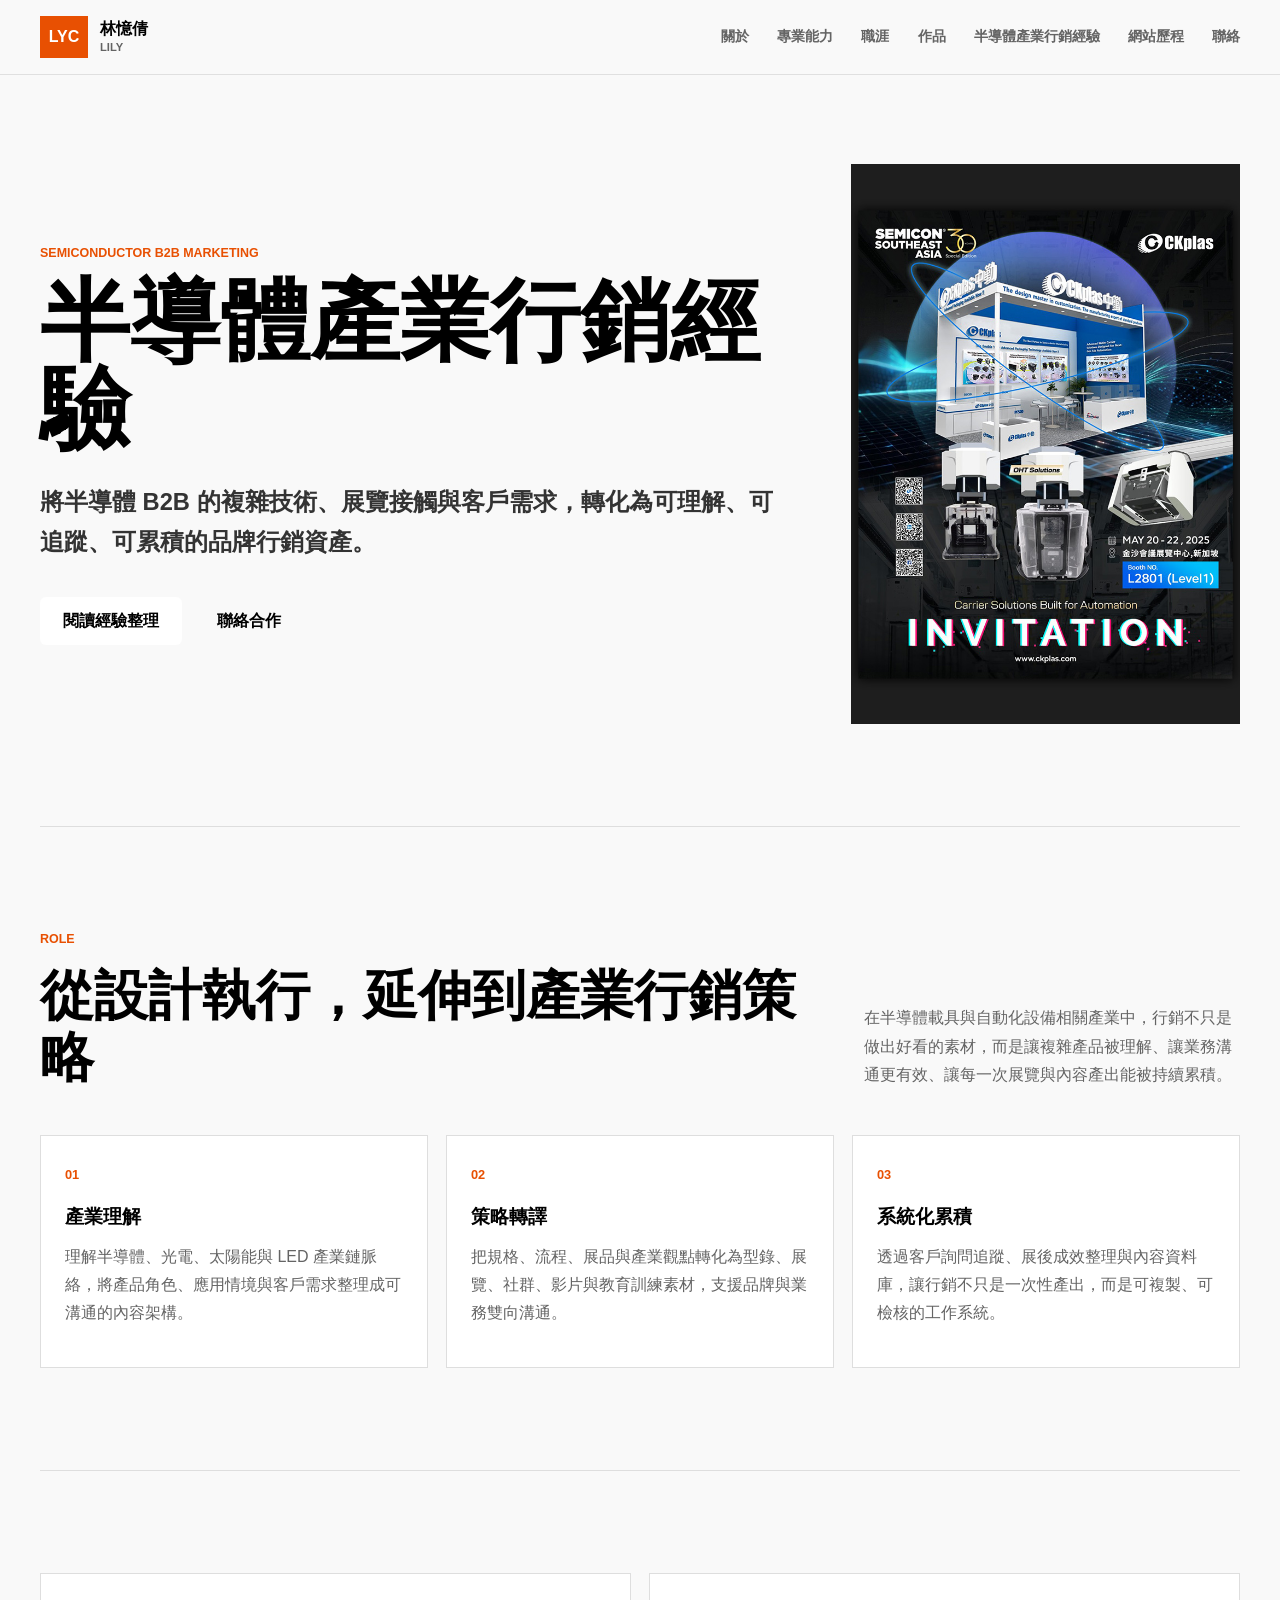
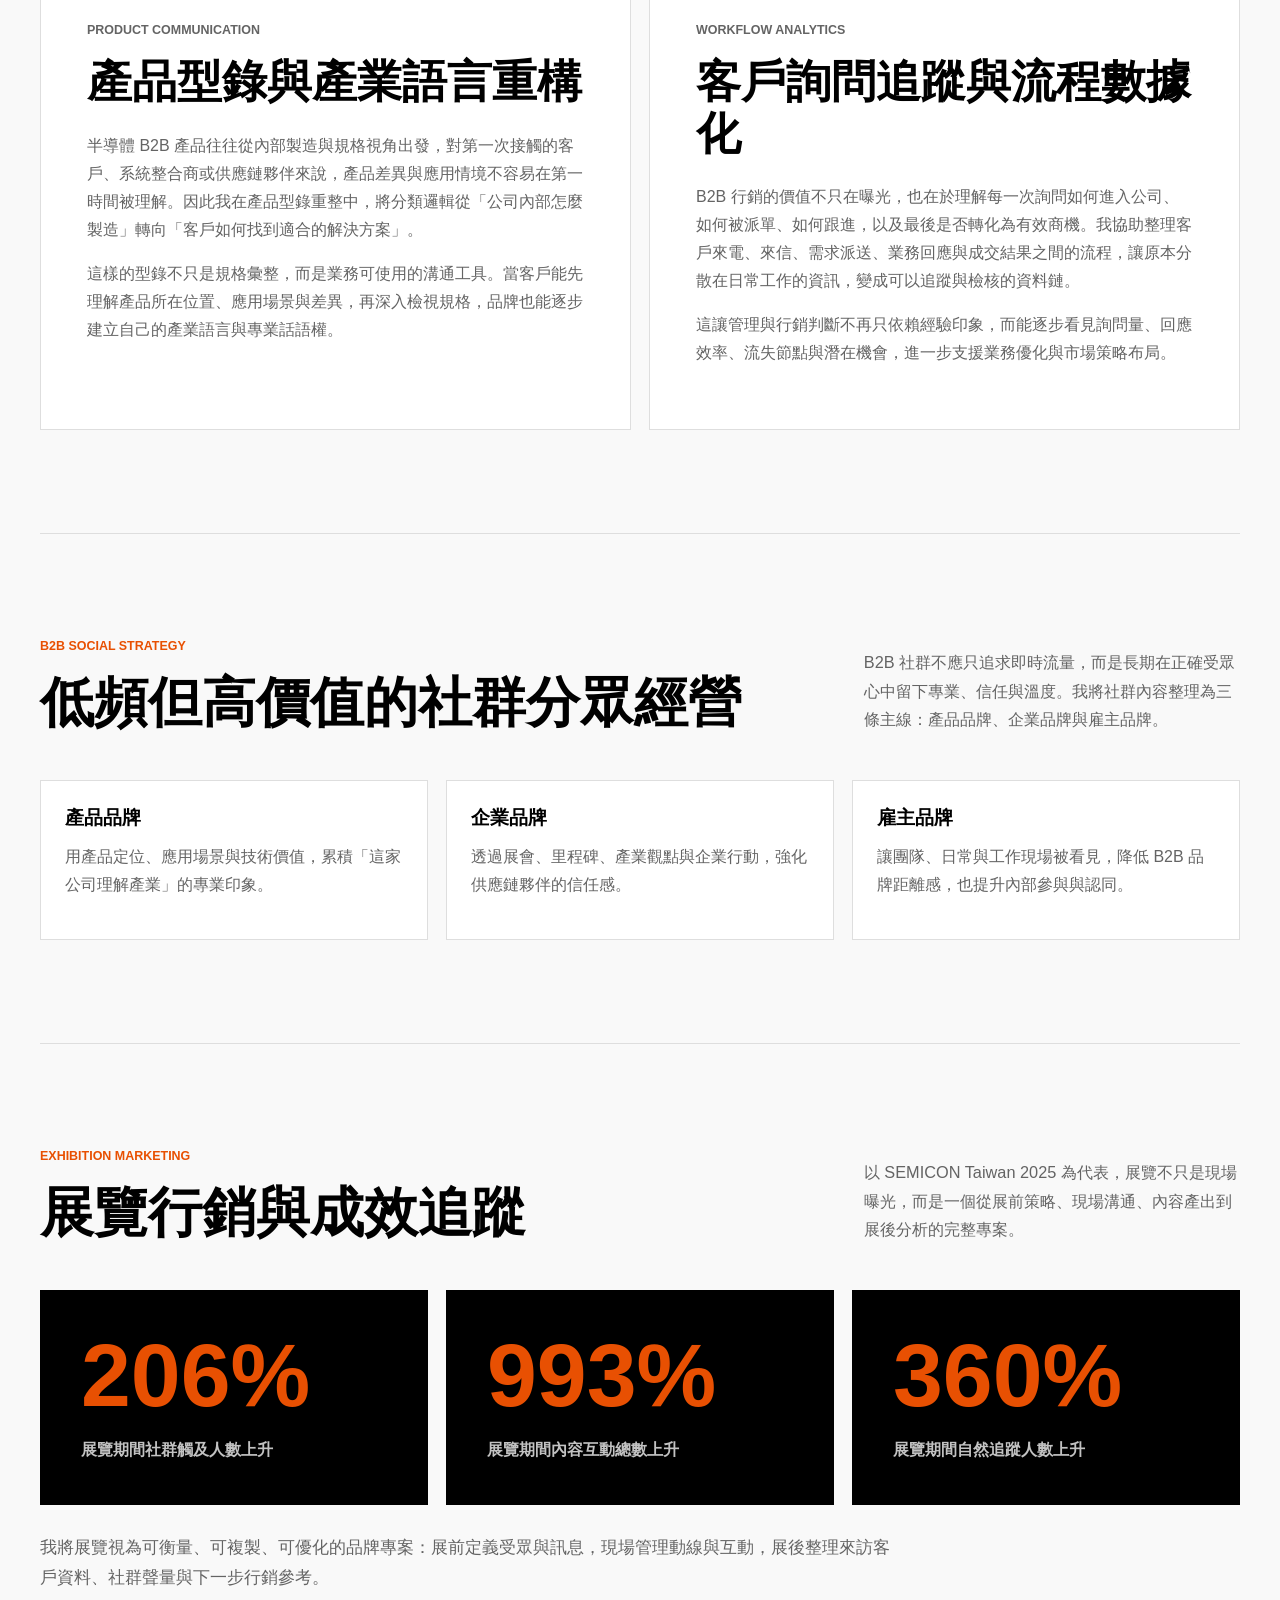
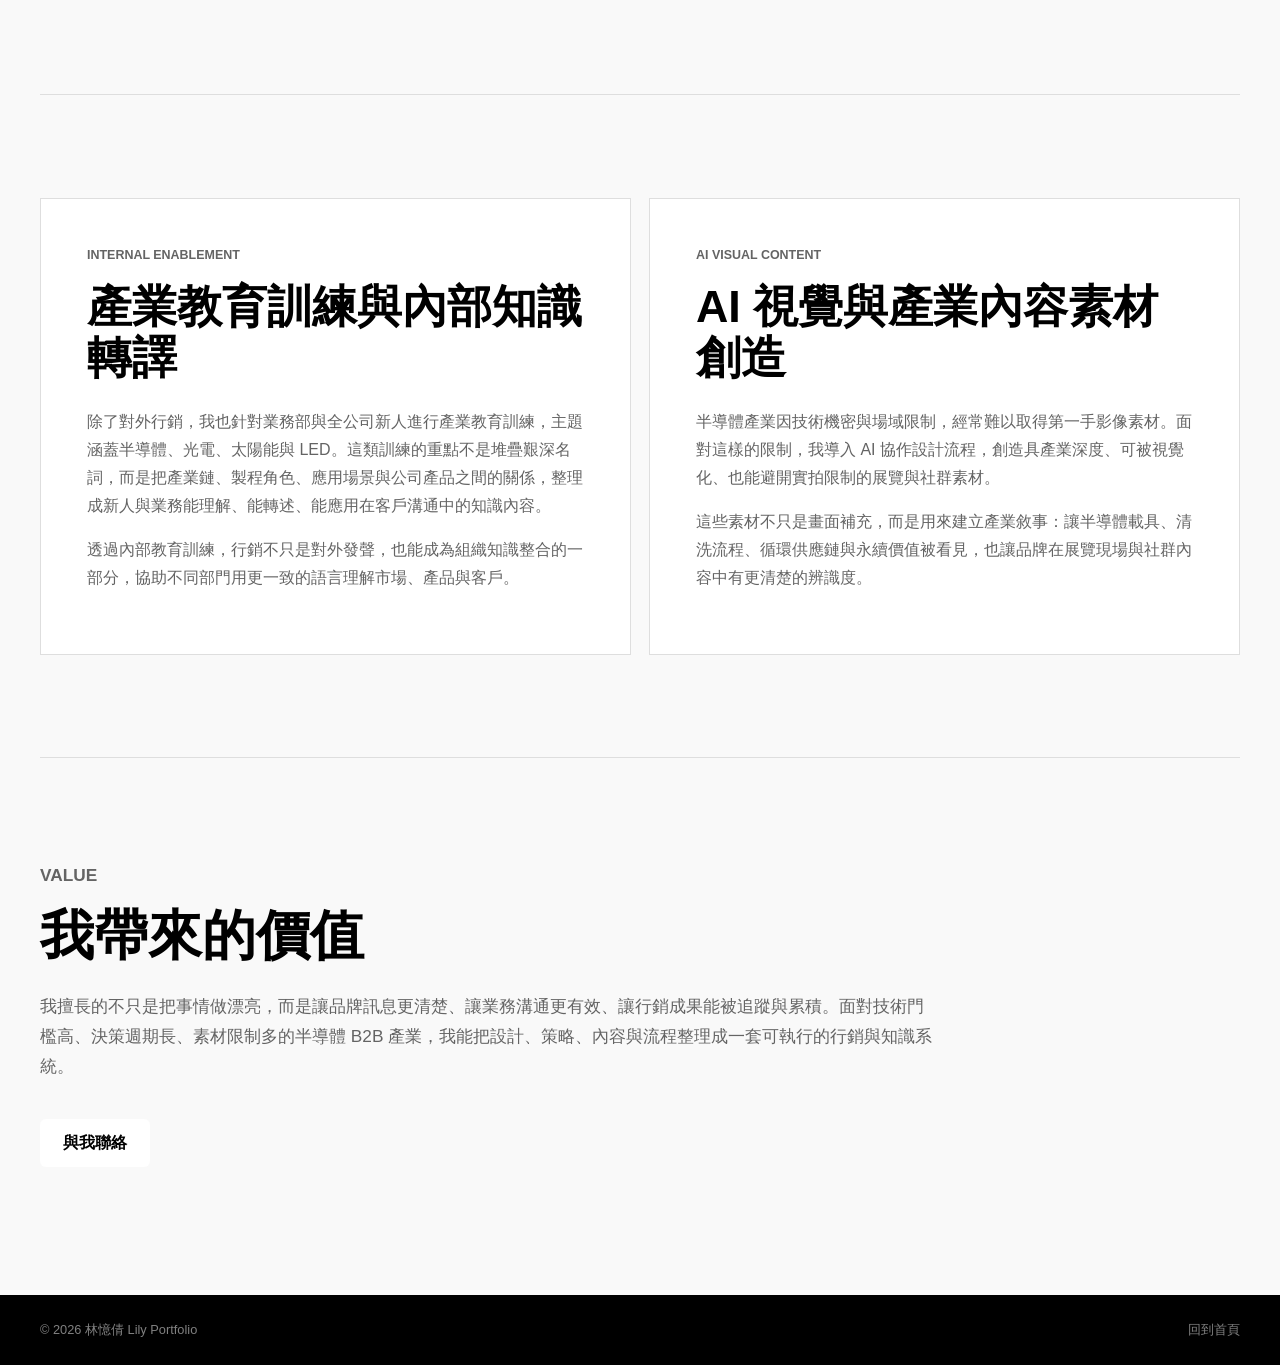
==== semi-marketing.html @ bad9f5ea "Add semiconductor marketing experience page" ====
<!DOCTYPE html>
<html lang="zh-Hant">
<head>
  <meta charset="UTF-8">
  <meta name="viewport" content="width=device-width, initial-scale=1.0">
  <meta name="description" content="林憶倩 Lily 的半導體產業行銷經驗，聚焦 B2B 行銷、展覽企劃、社群策略、產品型錄、產業教育訓練與行銷數據化。">
  <title>半導體產業行銷經驗｜Lily</title>
  <link rel="stylesheet" href="styles.css">
</head>
<body class="marketing-page">
  <a class="skip-link" href="#main-content">跳至主要內容</a>

  <header class="site-header">
    <div class="header-inner">
      <a class="brand" href="index.html#home" aria-label="回到首頁">
        <span class="brand-mark">LYC</span>
        <span>林憶倩 <small>Lily</small></span>
      </a>
      <button class="nav-toggle" type="button" aria-label="開啟導覽選單" aria-expanded="false" aria-controls="site-nav">
        <span></span>
        <span></span>
        <span></span>
      </button>
      <nav id="site-nav" class="site-nav" aria-label="主要導覽">
        <a href="index.html#about">關於</a>
        <a href="index.html#skills">專業能力</a>
        <a href="index.html#career">職涯</a>
        <a href="index.html#projects">作品</a>
        <a href="semi-marketing.html" aria-current="page">半導體產業行銷經驗</a>
        <a href="index.html#web-history">網站歷程</a>
        <a href="index.html#contact">聯絡</a>
      </nav>
    </div>
  </header>

  <main id="main-content">
    <section id="top" class="marketing-hero">
      <div class="marketing-hero-copy">
        <p class="eyebrow">Semiconductor B2B Marketing</p>
        <h1>半導體產業行銷經驗</h1>
        <p class="lead">
          將半導體 B2B 的複雜技術、展覽接觸與客戶需求，轉化為可理解、可追蹤、可累積的品牌行銷資產。
        </p>
        <div class="marketing-hero-actions">
          <a class="button primary" href="#experience">閱讀經驗整理</a>
          <a class="button ghost" href="index.html#contact">聯絡合作</a>
        </div>
      </div>
      <figure class="marketing-hero-media">
        <img src="assets/visual-semicon-sea-2025.jpg" alt="SEMICON SEA 2025 半導體展覽視覺設計作品" width="1280" height="1600">
      </figure>
    </section>

    <section id="experience" class="marketing-section intro-section">
      <div class="section-heading">
        <div>
          <p class="eyebrow">Role</p>
          <h2>從設計執行，延伸到產業行銷策略</h2>
        </div>
        <p>
          在半導體載具與自動化設備相關產業中，行銷不只是做出好看的素材，而是讓複雜產品被理解、讓業務溝通更有效、讓每一次展覽與內容產出能被持續累積。
        </p>
      </div>
      <div class="marketing-lead-grid">
        <article>
          <span>01</span>
          <h3>產業理解</h3>
          <p>理解半導體、光電、太陽能與 LED 產業鏈脈絡，將產品角色、應用情境與客戶需求整理成可溝通的內容架構。</p>
        </article>
        <article>
          <span>02</span>
          <h3>策略轉譯</h3>
          <p>把規格、流程、展品與產業觀點轉化為型錄、展覽、社群、影片與教育訓練素材，支援品牌與業務雙向溝通。</p>
        </article>
        <article>
          <span>03</span>
          <h3>系統化累積</h3>
          <p>透過客戶詢問追蹤、展後成效整理與內容資料庫，讓行銷不只是一次性產出，而是可複製、可檢核的工作系統。</p>
        </article>
      </div>
    </section>

    <section class="marketing-section narrative-section">
      <article class="narrative-card">
        <p class="eyebrow">Product Communication</p>
        <h2>產品型錄與產業語言重構</h2>
        <p>
          半導體 B2B 產品往往從內部製造與規格視角出發，對第一次接觸的客戶、系統整合商或供應鏈夥伴來說，產品差異與應用情境不容易在第一時間被理解。因此我在產品型錄重整中，將分類邏輯從「公司內部怎麼製造」轉向「客戶如何找到適合的解決方案」。
        </p>
        <p>
          這樣的型錄不只是規格彙整，而是業務可使用的溝通工具。當客戶能先理解產品所在位置、應用場景與差異，再深入檢視規格，品牌也能逐步建立自己的產業語言與專業話語權。
        </p>
      </article>

      <article class="narrative-card">
        <p class="eyebrow">Workflow Analytics</p>
        <h2>客戶詢問追蹤與流程數據化</h2>
        <p>
          B2B 行銷的價值不只在曝光，也在於理解每一次詢問如何進入公司、如何被派單、如何跟進，以及最後是否轉化為有效商機。我協助整理客戶來電、來信、需求派送、業務回應與成交結果之間的流程，讓原本分散在日常工作的資訊，變成可以追蹤與檢核的資料鏈。
        </p>
        <p>
          這讓管理與行銷判斷不再只依賴經驗印象，而能逐步看見詢問量、回應效率、流失節點與潛在機會，進一步支援業務優化與市場策略布局。
        </p>
      </article>
    </section>

    <section class="marketing-section strategy-section">
      <div class="section-heading">
        <div>
          <p class="eyebrow">B2B Social Strategy</p>
          <h2>低頻但高價值的社群分眾經營</h2>
        </div>
        <p>
          B2B 社群不應只追求即時流量，而是長期在正確受眾心中留下專業、信任與溫度。我將社群內容整理為三條主線：產品品牌、企業品牌與雇主品牌。
        </p>
      </div>
      <div class="strategy-grid">
        <article>
          <h3>產品品牌</h3>
          <p>用產品定位、應用場景與技術價值，累積「這家公司理解產業」的專業印象。</p>
        </article>
        <article>
          <h3>企業品牌</h3>
          <p>透過展會、里程碑、產業觀點與企業行動，強化供應鏈夥伴的信任感。</p>
        </article>
        <article>
          <h3>雇主品牌</h3>
          <p>讓團隊、日常與工作現場被看見，降低 B2B 品牌距離感，也提升內部參與與認同。</p>
        </article>
      </div>
    </section>

    <section class="marketing-section exhibition-section">
      <div class="section-heading">
        <div>
          <p class="eyebrow">Exhibition Marketing</p>
          <h2>展覽行銷與成效追蹤</h2>
        </div>
        <p>
          以 SEMICON Taiwan 2025 為代表，展覽不只是現場曝光，而是一個從展前策略、現場溝通、內容產出到展後分析的完整專案。
        </p>
      </div>
      <div class="metric-grid" aria-label="SEMICON Taiwan 2025 社群成效">
        <article>
          <strong>206%</strong>
          <span>展覽期間社群觸及人數上升</span>
        </article>
        <article>
          <strong>993%</strong>
          <span>展覽期間內容互動總數上升</span>
        </article>
        <article>
          <strong>360%</strong>
          <span>展覽期間自然追蹤人數上升</span>
        </article>
      </div>
      <p class="section-note">
        我將展覽視為可衡量、可複製、可優化的品牌專案：展前定義受眾與訊息，現場管理動線與互動，展後整理來訪客戶資料、社群聲量與下一步行銷參考。
      </p>
    </section>

    <section class="marketing-section narrative-section">
      <article class="narrative-card">
        <p class="eyebrow">Internal Enablement</p>
        <h2>產業教育訓練與內部知識轉譯</h2>
        <p>
          除了對外行銷，我也針對業務部與全公司新人進行產業教育訓練，主題涵蓋半導體、光電、太陽能與 LED。這類訓練的重點不是堆疊艱深名詞，而是把產業鏈、製程角色、應用場景與公司產品之間的關係，整理成新人與業務能理解、能轉述、能應用在客戶溝通中的知識內容。
        </p>
        <p>
          透過內部教育訓練，行銷不只是對外發聲，也能成為組織知識整合的一部分，協助不同部門用更一致的語言理解市場、產品與客戶。
        </p>
      </article>

      <article class="narrative-card">
        <p class="eyebrow">AI Visual Content</p>
        <h2>AI 視覺與產業內容素材創造</h2>
        <p>
          半導體產業因技術機密與場域限制，經常難以取得第一手影像素材。面對這樣的限制，我導入 AI 協作設計流程，創造具產業深度、可被視覺化、也能避開實拍限制的展覽與社群素材。
        </p>
        <p>
          這些素材不只是畫面補充，而是用來建立產業敘事：讓半導體載具、清洗流程、循環供應鏈與永續價值被看見，也讓品牌在展覽現場與社群內容中有更清楚的辨識度。
        </p>
      </article>
    </section>

    <section class="marketing-section closing-section">
      <p class="eyebrow">Value</p>
      <h2>我帶來的價值</h2>
      <p>
        我擅長的不只是把事情做漂亮，而是讓品牌訊息更清楚、讓業務溝通更有效、讓行銷成果能被追蹤與累積。面對技術門檻高、決策週期長、素材限制多的半導體 B2B 產業，我能把設計、策略、內容與流程整理成一套可執行的行銷與知識系統。
      </p>
      <a class="button primary" href="index.html#contact">與我聯絡</a>
    </section>
  </main>

  <footer class="site-footer">
    <div class="footer-inner">
      <p>© 2026 林憶倩 Lily Portfolio</p>
      <p><a href="index.html#home">回到首頁</a></p>
    </div>
  </footer>

  <a class="back-to-top" href="#top" aria-label="回到頁面頂端" title="回到頁面頂端">
    <span aria-hidden="true">↑</span>
  </a>

  <script src="script.js"></script>
</body>
</html>
---- styles.css ----
:root {
  --ink: #000000;
  --muted: #646464;
  --paper: #f9f9f9;
  --surface: #ffffff;
  --dark: #000000;
  --dark-soft: #333333;
  --teal: #e85002;
  --teal-light: #fff0e8;
  --coral: #e85002;
  --coral-light: #ffe1d2;
  --gold: #c10801;
  --blue: #646464;
  --line: #dedede;
  --line-dark: rgba(255, 255, 255, 0.18);
  --shadow: 0 18px 52px rgba(0, 0, 0, 0.12);
  --content: 1200px;
  --header-height: 74px;
}

* {
  box-sizing: border-box;
}

html {
  scroll-behavior: smooth;
  scroll-padding-top: calc(var(--header-height) + 18px);
}

body {
  margin: 0;
  background: var(--paper);
  color: var(--ink);
  font-family: "Microsoft JhengHei", "PingFang TC", "Noto Sans TC", Arial, sans-serif;
  line-height: 1.75;
}

body.nav-open {
  overflow: hidden;
}

img {
  display: block;
  max-width: 100%;
}

a {
  color: inherit;
  text-decoration: none;
}

button {
  font: inherit;
}

h1,
h2,
h3,
p {
  overflow-wrap: anywhere;
}

h1,
h2,
h3 {
  letter-spacing: 0;
}

h2 {
  margin: 0;
  font-size: clamp(2.1rem, 4.2vw, 4.15rem);
  line-height: 1.15;
}

h3 {
  margin: 0;
  font-size: 1.18rem;
  line-height: 1.4;
}

p {
  margin-top: 0;
}

ul {
  padding-left: 1.2em;
}

li + li {
  margin-top: 8px;
}

.skip-link {
  position: fixed;
  top: 8px;
  left: 8px;
  z-index: 100;
  padding: 10px 14px;
  background: var(--surface);
  border: 2px solid var(--teal);
  transform: translateY(-150%);
}

.skip-link:focus {
  transform: translateY(0);
}

.site-header {
  position: fixed;
  top: 0;
  right: 0;
  left: 0;
  z-index: 50;
  min-height: var(--header-height);
  background: transparent;
  border-bottom: 1px solid transparent;
  color: #ffffff;
  transition: background-color 180ms ease, border-color 180ms ease, color 180ms ease;
}

.site-header.is-scrolled {
  background: rgba(249, 249, 249, 0.96);
  border-bottom-color: rgba(222, 222, 222, 0.92);
  color: var(--ink);
  backdrop-filter: blur(16px);
}

.header-inner {
  display: flex;
  align-items: center;
  justify-content: space-between;
  width: min(var(--content), calc(100% - 40px));
  min-height: var(--header-height);
  margin: 0 auto;
  padding: 12px 0;
}

.brand {
  display: inline-flex;
  align-items: center;
  gap: 12px;
  font-size: 1rem;
  font-weight: 800;
  line-height: 1.15;
}

.brand small {
  display: block;
  margin-top: 2px;
  color: rgba(255, 255, 255, 0.72);
  font-size: 0.7rem;
  font-weight: 600;
  text-transform: uppercase;
}

.site-header.is-scrolled .brand small {
  color: var(--muted);
}

.brand-mark {
  display: grid;
  width: 48px;
  height: 42px;
  place-items: center;
  background: var(--teal);
  color: #ffffff;
  font-size: 1rem;
  font-weight: 900;
}

.site-nav {
  display: flex;
  align-items: center;
  gap: clamp(14px, 2.2vw, 30px);
  color: inherit;
  font-size: 0.9rem;
  font-weight: 700;
}

.site-nav a {
  position: relative;
  padding: 10px 0;
}

.site-nav a::after {
  position: absolute;
  right: 0;
  bottom: 4px;
  left: 0;
  height: 2px;
  background: var(--coral);
  content: "";
  transform: scaleX(0);
  transform-origin: left;
  transition: transform 180ms ease;
}

.site-nav a:hover::after,
.site-nav a:focus-visible::after,
.site-nav a[aria-current="true"]::after {
  transform: scaleX(1);
}

.site-nav a[aria-current="true"] {
  color: inherit;
}

.site-header:not(.is-scrolled) .brand,
.site-header:not(.is-scrolled) .site-nav {
  text-shadow: 0 1px 10px rgba(0, 0, 0, 0.48);
}

.site-header.is-scrolled .site-nav {
  color: var(--muted);
}

.nav-toggle {
  display: none;
  width: 44px;
  height: 44px;
  padding: 10px;
  border: 1px solid rgba(255, 255, 255, 0.5);
  background: rgba(0, 0, 0, 0.16);
  cursor: pointer;
}

.nav-toggle span {
  display: block;
  width: 20px;
  height: 2px;
  margin: 4px auto;
  background: #ffffff;
  transition: transform 180ms ease, opacity 180ms ease;
}

.site-header.is-scrolled .nav-toggle {
  border-color: var(--line);
  background: var(--surface);
}

.site-header.is-scrolled .nav-toggle span {
  background: var(--ink);
}

.nav-toggle[aria-expanded="true"] span:nth-child(1) {
  transform: translateY(6px) rotate(45deg);
}

.nav-toggle[aria-expanded="true"] span:nth-child(2) {
  opacity: 0;
}

.nav-toggle[aria-expanded="true"] span:nth-child(3) {
  transform: translateY(-6px) rotate(-45deg);
}

.hero {
  position: relative;
  min-height: 100svh;
  overflow: hidden;
  background: #000000;
  color: #ffffff;
}

.hero::before {
  display: none;
}

.hero::after {
  position: absolute;
  bottom: 0;
  left: 0;
  z-index: 3;
  width: 100%;
  height: 6px;
  background: var(--teal);
  content: "";
}

.hero-inner {
  position: relative;
  z-index: 2;
  display: grid;
  grid-template-columns: minmax(250px, 0.9fr) minmax(360px, 1.1fr) minmax(300px, 0.95fr);
  align-items: center;
  gap: clamp(22px, 3vw, 48px);
  width: min(var(--content), calc(100% - 40px));
  min-height: 100svh;
  margin: 0 auto;
  padding: clamp(42px, 5vw, 72px) 0;
}

.hero-copy {
  position: relative;
  z-index: 3;
  grid-column: 1;
  width: 100%;
  padding-right: 10px;
  text-shadow: 0 2px 14px rgba(0, 0, 0, 0.4);
}

.hero-kicker {
  margin: 0 0 14px;
  color: #ffffff;
  font-size: 0.82rem;
  font-weight: 800;
  text-transform: uppercase;
}

.eyebrow {
  margin: 0 0 14px;
  color: var(--teal);
  font-size: 0.78rem;
  font-weight: 900;
  letter-spacing: 0;
  text-transform: uppercase;
}

.hero .eyebrow {
  color: #ffffff;
}

.hero h1 {
  margin: 0;
  color: #ffffff;
  font-size: clamp(3.8rem, 6.6vw, 6.4rem);
  line-height: 0.92;
}

.hero h1 span {
  display: block;
  margin-top: 10px;
  color: #ffffff;
  font-size: 0.5em;
  font-weight: 600;
}

.hero-role {
  max-width: 360px;
  margin: 28px 0 0;
  color: #ffffff;
  font-size: clamp(0.78rem, 1.15vw, 0.96rem);
  font-weight: 800;
  text-transform: uppercase;
}

.hero-intro {
  max-width: 340px;
  margin: 16px 0 0;
  color: rgba(255, 255, 255, 0.82);
  font-size: 0.95rem;
}

.hero-actions {
  display: flex;
  flex-wrap: wrap;
  gap: 12px;
  margin-top: 28px;
}

.button {
  display: inline-flex;
  min-height: 48px;
  align-items: center;
  justify-content: center;
  padding: 0 22px;
  border: 1px solid transparent;
  border-radius: 6px;
  font-weight: 800;
  transition: background 180ms ease, color 180ms ease, transform 180ms ease;
}

.button:hover,
.button:focus-visible {
  transform: translateY(-2px);
}

.button.primary {
  background: #ffffff;
  color: #000000;
}

.button.primary:hover,
.button.primary:focus-visible {
  background: #000000;
  color: #ffffff;
}

.hero .button.ghost {
  border-color: rgba(255, 255, 255, 0.78);
  color: #ffffff;
}

.hero .button.ghost:hover,
.hero .button.ghost:focus-visible {
  background: #ffffff;
  color: #000000;
}

.hero-portrait {
  position: absolute;
  top: 0;
  bottom: 0;
  left: 50%;
  z-index: 1;
  width: 100vw;
  height: 100%;
  margin: 0;
  overflow: hidden;
  transform: translateX(-50%);
}

.hero-portrait::before {
  display: none;
}

.hero-portrait img {
  width: 100%;
  height: 100%;
  object-fit: cover;
  object-position: center center;
  filter: contrast(1.06);
}

.hero-profile {
  position: relative;
  z-index: 3;
  grid-column: 3;
  width: 100%;
  max-width: 360px;
  margin-left: auto;
  color: #ffffff;
  text-shadow: 0 2px 14px rgba(0, 0, 0, 0.4);
}

.hero-profile-label {
  margin: 0 0 20px;
  color: #ffffff;
  font-size: 0.76rem;
  font-weight: 900;
  text-transform: uppercase;
}

.hero-profile-list {
  display: grid;
  grid-template-columns: repeat(2, minmax(0, 1fr));
  gap: 0 18px;
  margin: 0;
}

.hero-profile-list div {
  padding: 11px 0;
  border-top: 1px solid rgba(255, 255, 255, 0.2);
}

.hero-profile-list .wide {
  grid-column: 1 / -1;
}

.hero-profile-list dt {
  color: rgba(255, 255, 255, 0.58);
  font-size: 0.68rem;
  font-weight: 800;
}

.hero-profile-list dd {
  margin: 2px 0 0;
  color: #ffffff;
  font-size: 0.88rem;
  font-weight: 700;
}

.hero-profile-list a {
  text-decoration: underline;
  text-decoration-color: rgba(255, 255, 255, 0.42);
  text-underline-offset: 3px;
}

.hero-profile-list a:hover,
.hero-profile-list a:focus-visible {
  text-decoration-color: #ffffff;
}

.hero-social {
  display: flex;
  flex-wrap: wrap;
  gap: 9px;
  margin-top: 22px;
}

.social-icon {
  display: grid;
  width: 38px;
  height: 38px;
  place-items: center;
  border: 1px solid rgba(255, 255, 255, 0.72);
  border-radius: 50%;
  color: #ffffff;
  font-size: 0.72rem;
  font-weight: 900;
  line-height: 1;
  transition: background 180ms ease, border-color 180ms ease, color 180ms ease;
}

a.social-icon:hover,
a.social-icon:focus-visible {
  border-color: var(--teal);
  background: var(--teal);
}

.social-icon.is-disabled {
  border-color: rgba(255, 255, 255, 0.28);
  color: rgba(255, 255, 255, 0.42);
  cursor: not-allowed;
}

.section {
  width: min(var(--content), calc(100% - 40px));
  margin: 0 auto;
  padding: clamp(76px, 9vw, 124px) 0;
}

.section + .section {
  border-top: 1px solid var(--line);
}

.section-label {
  display: flex;
  align-items: flex-start;
  justify-content: space-between;
}

.section-index {
  margin: 0;
  color: var(--coral);
  font-size: 0.9rem;
  font-weight: 900;
}

.about-section {
  display: block;
}

.about-heading {
  display: grid;
  grid-template-columns: repeat(2, minmax(0, 1fr));
  gap: clamp(32px, 4vw, 64px);
  align-items: start;
}

.about-meta {
  display: flex;
  align-items: center;
  width: auto;
  margin-bottom: 24px;
}

.about-meta .eyebrow,
.about-meta .section-index {
  margin: 0;
}

.about-lead h2 {
  margin: 0;
  font-size: clamp(2.35rem, 4.2vw, 4rem);
  line-height: 1.08;
  text-box-edge: cap alphabetic;
  text-box-trim: trim-both;
}

.lead {
  margin: 28px 0 0;
  color: var(--teal);
  font-size: 1rem;
  font-weight: 700;
  line-height: 1.75;
  text-box-edge: cap alphabetic;
  text-box-trim: trim-both;
}

.about-body {
  padding-top: 48px;
  color: var(--muted);
  font-size: 1rem;
  line-height: 1.75;
}

.about-body p {
  margin: 0 0 24px;
  text-box-edge: cap alphabetic;
  text-box-trim: trim-both;
}

.about-body p:last-of-type {
  margin-bottom: 0;
}

.about-highlights {
  display: flex;
  flex-wrap: wrap;
  gap: 8px;
  margin-top: 28px;
}

.about-highlights span,
.status {
  display: inline-flex;
  align-items: center;
  min-height: 28px;
  padding: 3px 10px;
  border: 1px solid var(--line);
  border-radius: 999px;
  font-size: 0.72rem;
  font-weight: 800;
}

.section-heading {
  display: grid;
  grid-template-columns: minmax(0, 1fr) minmax(260px, 0.48fr);
  gap: 40px;
  align-items: end;
  margin-bottom: 46px;
}

.section-heading > p {
  margin: 0;
  color: var(--muted);
}

.skills-section {
  width: 100%;
  max-width: none;
  padding-inline: max(20px, calc((100% - var(--content)) / 2));
  background: #fff;
}

.skills-grid {
  display: grid;
  grid-template-columns: repeat(4, minmax(0, 1fr));
  border-top: 1px solid var(--line);
  border-left: 1px solid var(--line);
}

.skill-card {
  display: flex;
  flex-direction: column;
  min-height: 290px;
  padding: 24px;
  border-right: 1px solid var(--line);
  border-bottom: 1px solid var(--line);
  background: var(--surface);
}

.skill-number {
  margin: 0 0 28px;
  color: var(--coral);
  font-size: 0.78rem;
  font-weight: 900;
}

.skill-card h3 {
  margin-bottom: 14px;
  font-size: 1.25rem;
}

.skill-card > p:not(.skill-number):not(.tool-list) {
  color: var(--muted);
}

.tool-list {
  min-height: calc(3.2em + 22px);
  margin: auto 0 0;
  padding-top: 22px;
  color: var(--teal);
  font-size: 0.78rem;
  font-weight: 800;
  line-height: 1.6;
}

.career-section {
  background: var(--paper);
}

.career-timeline {
  position: relative;
  border-top: 1px solid var(--ink);
}

.career-timeline::before {
  position: absolute;
  top: 0;
  bottom: 0;
  left: 210px;
  width: 1px;
  background: var(--line);
  content: "";
}

.career-entry {
  position: relative;
  display: grid;
  grid-template-columns: 210px minmax(0, 1fr);
  border-bottom: 1px solid var(--line);
}

.career-entry::before {
  position: absolute;
  top: 42px;
  left: 204px;
  z-index: 1;
  width: 13px;
  height: 13px;
  border: 3px solid var(--paper);
  border-radius: 50%;
  background: var(--teal);
  content: "";
}

.career-entry.featured::before {
  background: var(--teal);
}

.career-date {
  padding: 34px 34px 34px 0;
}

.career-date time {
  display: block;
  font-size: 0.95rem;
  font-weight: 900;
  line-height: 1.45;
}

.career-date span {
  display: block;
  margin-top: 10px;
  color: var(--muted);
  font-size: 0.75rem;
}

.career-content {
  padding: 34px 0 38px 46px;
}

.career-type,
.item-meta {
  margin: 0 0 6px;
  color: var(--teal);
  font-size: 0.76rem;
  font-weight: 900;
  text-transform: uppercase;
}

.career-content h3 {
  margin-bottom: 12px;
  font-size: 1.5rem;
}

.career-content p,
.career-content li {
  color: var(--muted);
}

.career-content p:last-child,
.career-content ul:last-child {
  margin-bottom: 0;
}

.career-entry.featured .career-content {
  background: transparent;
  color: inherit;
  padding-right: 0;
}

.career-entry.featured .career-type {
  color: var(--teal);
}

.career-entry.featured .career-content h3 {
  color: var(--ink);
}

.career-entry.featured .career-content p,
.career-entry.featured .career-content li {
  color: var(--muted);
}

.career-entry.featured .career-content .career-type {
  color: var(--teal);
}

.career-entry.concurrent .career-date span {
  color: var(--muted);
  font-weight: 600;
}

.career-entry.education::before {
  background: var(--gold);
}

.ai-agent-section {
  background: var(--paper);
}

.ai-agent-heading {
  align-items: end;
}

.ai-agent-grid {
  display: grid;
  grid-template-columns: repeat(3, minmax(0, 1fr));
  gap: 14px;
}

.ai-agent-card {
  position: relative;
  display: flex;
  min-height: 430px;
  flex-direction: column;
  padding: 0;
  overflow: hidden;
  border: 0;
  border-radius: 6px;
  background: #000000;
  color: #ffffff;
  box-shadow: 0 16px 38px rgba(193, 8, 1, 0.16);
  transition: box-shadow 180ms ease, transform 180ms ease;
}

.ai-agent-card::before {
  position: absolute;
  inset: 0;
  z-index: 1;
  background: linear-gradient(
    180deg,
    rgba(232, 80, 2, 0.98) 0%,
    rgba(193, 8, 1, 0.9) 30%,
    rgba(193, 8, 1, 0.56) 47%,
    rgba(0, 0, 0, 0.04) 72%
  );
  content: "";
  pointer-events: none;
}

.ai-agent-card:hover,
.ai-agent-card:focus-visible {
  box-shadow: 0 22px 48px rgba(193, 8, 1, 0.26);
  transform: translateY(-4px);
}

.ai-agent-card-copy {
  position: relative;
  z-index: 2;
  min-height: 190px;
  padding: 28px 56px 20px 24px;
}

.ai-agent-card h3 {
  margin: 0 0 16px;
  color: #ffffff;
  font-size: 1.2rem;
}

.ai-agent-card p {
  margin: 0;
  color: rgba(255, 255, 255, 0.84);
  font-size: 0.92rem;
}

.ai-agent-card-media {
  position: absolute;
  inset: 0;
  z-index: 0;
  margin: 0;
  overflow: hidden;
  border: 0;
  border-radius: 0;
  background: #000000;
}

.ai-agent-card-media img {
  width: 100%;
  height: 100%;
  object-fit: cover;
  transition: transform 240ms ease;
}

.ai-agent-card:hover .ai-agent-card-media img,
.ai-agent-card:focus-visible .ai-agent-card-media img {
  transform: scale(1.025);
}

.ai-agent-action {
  position: absolute;
  right: 18px;
  bottom: 18px;
  z-index: 3;
  display: grid;
  width: 36px;
  height: 36px;
  place-items: center;
  border-radius: 50%;
  background: #ffffff;
  color: var(--coral);
  font-size: 1.15rem;
  font-weight: 900;
  box-shadow: 0 5px 16px rgba(0, 0, 0, 0.2);
}

.projects-section {
  width: 100%;
  max-width: none;
  padding-inline: max(20px, calc((100% - var(--content)) / 2));
  background: #fff;
}

.filter-toolbar {
  display: flex;
  align-items: center;
  gap: 20px;
  margin-bottom: 18px;
}

.filter-label {
  color: var(--muted);
  font-size: 0.8rem;
  font-weight: 800;
}

.filter-group {
  display: flex;
  flex-wrap: wrap;
  gap: 4px;
  padding: 4px;
  background: #f0f0f0;
  border: 1px solid var(--line);
  border-radius: 6px;
}

.filter-button {
  min-height: 38px;
  padding: 0 15px;
  border: 0;
  border-radius: 4px;
  background: transparent;
  color: var(--muted);
  cursor: pointer;
  font-size: 0.82rem;
  font-weight: 800;
}

.filter-button:hover,
.filter-button:focus-visible {
  color: var(--ink);
}

.filter-button.active {
  background: var(--surface);
  color: var(--ink);
  box-shadow: 0 3px 12px rgba(0, 0, 0, 0.08);
}

.year-jump {
  display: flex;
  overflow-x: auto;
  gap: 22px;
  margin-bottom: 50px;
  padding: 14px 0;
  border-top: 1px solid var(--line);
  border-bottom: 1px solid var(--line);
  scrollbar-width: thin;
}

.year-jump a {
  flex: 0 0 auto;
  color: var(--muted);
  font-size: 0.82rem;
  font-weight: 900;
}

.year-jump a:hover,
.year-jump a:focus-visible {
  color: var(--coral);
}

.timeline-year {
  display: grid;
  grid-template-columns: minmax(150px, 0.28fr) minmax(0, 1fr);
  gap: 42px;
  padding: 42px 0;
  border-bottom: 1px solid var(--line);
}

.timeline-year > header time {
  display: block;
  color: var(--coral);
  font-size: clamp(2.4rem, 5vw, 4.5rem);
  font-weight: 900;
  line-height: 1;
}

.timeline-year > header p {
  margin: 12px 0 0;
  color: var(--muted);
  font-size: 0.8rem;
}

.work-grid {
  display: grid;
  grid-template-columns: repeat(2, minmax(0, 1fr));
  gap: 14px;
}

.work-card-media {
  display: none;
}

.work-card {
  display: flex;
  min-height: 240px;
  flex-direction: column;
  align-items: flex-start;
  padding: 22px;
  border: 1px solid var(--line);
  border-radius: 6px;
  background: var(--surface);
  transition: border-color 180ms ease, transform 180ms ease, box-shadow 180ms ease;
}

.work-card:hover {
  border-color: var(--teal);
  box-shadow: var(--shadow);
  transform: translateY(-3px);
}

.work-card.wide {
  grid-column: 1 / -1;
  min-height: 180px;
}

.projects-section.is-visual-mode .work-grid {
  grid-template-columns: repeat(3, minmax(0, 1fr));
  gap: 18px;
}

.projects-section.is-visual-mode .work-card {
  height: 600px;
  padding: 0 0 18px;
  overflow: hidden;
  background: var(--surface);
}

.projects-section.is-visual-mode .work-card.wide {
  grid-column: auto;
}

.projects-section.is-visual-mode .work-card-media {
  display: block;
  width: 100%;
  height: 400px;
  border-bottom: 1px solid var(--line);
  object-fit: cover;
}

.projects-section.is-visual-mode .work-card.poster-card .work-card-media {
  height: 400px;
}

.projects-section.is-visual-mode .work-card h3 {
  display: -webkit-box;
  height: 2.8em;
  margin: 18px 18px 0;
  overflow: hidden;
  font-size: 1.05rem;
  line-height: 1.4;
  -webkit-box-orient: vertical;
  -webkit-line-clamp: 2;
}

.projects-section.is-visual-mode .work-card .item-meta {
  align-content: flex-start;
  height: 58px;
  margin: 10px 18px 0;
  overflow: hidden;
}

.projects-section.is-visual-mode .work-card > p:not(.item-meta) {
  display: none;
}

.projects-section.is-visual-mode .work-card .text-link {
  display: inline-flex;
  align-items: center;
  min-height: 30px;
  margin: auto 18px 0;
}

.projects-section.is-uiux-mode .work-grid {
  grid-template-columns: repeat(2, minmax(0, 1fr));
  gap: 18px;
}

.projects-section.is-uiux-mode .work-card {
  height: auto;
  min-height: 0;
  padding: 0 0 18px;
  overflow: hidden;
  background: var(--surface);
}

.projects-section.is-uiux-mode .work-card.wide {
  grid-column: auto;
}

.projects-section.is-uiux-mode .work-card-media {
  display: block;
  width: 100%;
  height: 320px;
  flex: 0 0 320px;
  border-bottom: 1px solid var(--line);
  object-fit: cover;
  object-position: center;
}

.projects-section.is-uiux-mode .work-card-placeholder {
  background: #333333;
}

.projects-section.is-uiux-mode .work-card h3 {
  display: block;
  height: 1.4em;
  margin: 18px 18px 0;
  overflow: hidden;
  font-size: 1.05rem;
  line-height: 1.4;
  text-overflow: ellipsis;
  white-space: nowrap;
}

.projects-section.is-uiux-mode .work-card .item-meta {
  height: 30px;
  flex-wrap: nowrap;
  align-items: flex-start;
  margin: 10px 18px 0;
  overflow: hidden;
  white-space: nowrap;
}

.projects-section.is-uiux-mode .work-card .item-meta-tag {
  flex: 0 0 auto;
}

.projects-section.is-uiux-mode .work-card > p:not(.item-meta) {
  display: none;
}

.projects-section.is-uiux-mode .work-card .text-link,
.projects-section.is-uiux-mode .work-card .status {
  margin: 10px 18px 0;
}

.work-card h3 {
  margin-bottom: 12px;
}

.work-card > p:not(.item-meta) {
  color: var(--muted);
}

.work-card .text-link,
.work-card .status {
  margin-top: auto;
}

.projects-section.is-video-mode .timeline-year {
  grid-template-columns: 1fr;
  gap: 22px;
}

.projects-section.is-video-mode .timeline-year > header {
  display: flex;
  align-items: end;
  justify-content: space-between;
  gap: 20px;
}

.projects-section.is-video-mode .timeline-year > header p {
  max-width: 320px;
  margin: 0;
  text-align: right;
}

.projects-section.is-video-mode .work-grid {
  grid-template-columns: repeat(6, minmax(0, 1fr));
  gap: 16px;
}

.projects-section.is-marketing-mode .work-grid {
  grid-template-columns: 1fr;
}

.projects-section.is-marketing-mode .work-card {
  grid-column: auto;
}

.projects-section.is-video-mode .work-card {
  grid-column: span 2;
  position: relative;
  aspect-ratio: 9 / 16;
  min-height: 0;
  justify-content: flex-end;
  padding: 24px;
  overflow: hidden;
  border: 0;
  background: #111111;
  color: #ffffff;
  isolation: isolate;
}

.projects-section.is-video-mode .work-card.video-landscape {
  grid-column: span 3;
  aspect-ratio: 16 / 9;
}

.projects-section.is-video-mode .work-card::after {
  position: absolute;
  inset: 0;
  z-index: 1;
  background: linear-gradient(
    45deg,
    rgb(166 55 0 / 98%) 0%,
    rgb(0 0 0 / 92%) 19%,
    rgba(0, 0, 0, 0.58) 39%,
    rgba(0, 0, 0, 0.06) 100%
  );
  content: "";
  pointer-events: none;
}

.projects-section.is-video-mode .work-card-media {
  position: absolute;
  inset: 0;
  z-index: 0;
  display: block;
  width: 100%;
  height: 100%;
  object-fit: cover;
  transition: transform 240ms ease;
}

.projects-section.is-video-mode .work-card:hover .work-card-media,
.projects-section.is-video-mode .work-card:focus-within .work-card-media {
  transform: scale(1.03);
}

.projects-section.is-video-mode .work-card > :not(.work-card-media) {
  position: relative;
  z-index: 2;
}

.projects-section.is-video-mode .work-card h3 {
  margin: 0 0 10px;
  color: #ffffff;
  font-size: 1.08rem;
}

.projects-section.is-video-mode .work-card > p:not(.item-meta) {
  margin: 0;
  color: rgba(255, 255, 255, 0.82);
  font-size: 0.86rem;
}

.projects-section.is-video-mode .work-card .item-meta {
  margin: 0 0 12px;
}

.projects-section.is-video-mode .work-card .item-meta-tag {
  padding: 3px 9px;
  border-color: rgba(255, 255, 255, 0.72);
  background: rgba(0, 0, 0, 0.22);
  color: #ffffff;
}

.projects-section.is-video-mode .work-card .text-link {
  margin-top: 16px;
  color: #ffffff;
}

.projects-section.is-video-mode .work-card:hover {
  box-shadow: 0 18px 46px rgba(193, 8, 1, 0.25);
}

.text-link {
  color: var(--teal);
  font-size: 0.82rem;
  font-weight: 900;
}

.text-link:hover,
.text-link:focus-visible {
  color: var(--coral);
}

.filter-empty {
  padding: 34px;
  border: 1px dashed var(--line);
  color: var(--muted);
  text-align: center;
}

.is-hidden {
  display: none !important;
}

.web-section {
  width: 100%;
  max-width: none;
  padding-inline: max(20px, calc((100% - var(--content)) / 2));
  background: var(--paper);
}

.web-timeline {
  border-top: 1px solid var(--ink);
}

.web-year {
  display: grid;
  grid-template-columns: minmax(170px, 0.3fr) minmax(0, 1fr);
  gap: 44px;
  padding: 40px 0;
  border-bottom: 1px solid var(--line);
}

.web-year > header time {
  display: block;
  color: var(--teal);
  font-size: clamp(2.2rem, 4vw, 3.8rem);
  font-weight: 900;
  line-height: 1;
}

.web-year > header span {
  display: block;
  margin-top: 12px;
  color: var(--muted);
  font-size: 0.73rem;
  font-weight: 800;
}

.web-items {
  display: grid;
  gap: 10px;
}

.web-item {
  display: grid;
  grid-template-columns: minmax(0, 1fr) auto;
  gap: 20px;
  align-items: start;
  padding: 20px;
  border: 1px solid var(--line);
  border-radius: 6px;
  background: rgba(255, 255, 255, 0.72);
}

.web-item h3 {
  margin-bottom: 6px;
}

.web-item > div:first-child > p:not(.item-meta) {
  margin-bottom: 0;
  color: var(--muted);
  font-size: 0.9rem;
}

.web-item .item-meta,
.work-card .item-meta {
  display: flex;
  flex-wrap: wrap;
  gap: 6px;
}

.web-item .item-meta {
  margin: 12px 0 0;
}

.work-card .item-meta {
  margin: 0 0 12px;
}

.web-item .item-meta-tag,
.work-card .item-meta-tag {
  display: inline-flex;
  width: fit-content;
  padding: 4px 11px;
  border-radius: 999px;
  line-height: 1.45;
}

.web-item .item-meta-tag {
  background: linear-gradient(110deg, #e85002 0%, #c10801 50%, #000000 100%);
  color: #ffffff;
}

.work-card .item-meta-tag {
  padding: 3px 10px;
  border: 1px solid var(--coral);
  background: #ffffff;
  color: var(--coral);
}

.item-actions {
  display: flex;
  align-items: center;
  gap: 8px;
}

.status.live {
  border-color: var(--teal);
  background: var(--teal-light);
  color: #c10801;
}

.status.behance {
  border-color: #a7a7a7;
  background: #f1f1f1;
  color: #333333;
}

.status.offline {
  border-color: #a7a7a7;
  background: #f1f1f1;
  color: #646464;
}

.status.private {
  border-color: #333333;
  background: #333333;
  color: #ffffff;
}

.icon-link {
  display: grid;
  width: 36px;
  height: 36px;
  place-items: center;
  border: 1px solid var(--ink);
  border-radius: 50%;
  font-size: 1rem;
  font-weight: 900;
  transition: background 180ms ease, color 180ms ease;
}

.icon-link:hover,
.icon-link:focus-visible {
  background: var(--ink);
  color: #fff;
}

.inline-links {
  display: flex;
  flex-wrap: wrap;
  gap: 8px;
  margin-top: 14px;
}

.inline-links a {
  color: var(--teal);
  font-size: 0.78rem;
  font-weight: 900;
  text-decoration: underline;
  text-underline-offset: 3px;
}

.milestones {
  display: grid;
  gap: 8px;
  margin: 16px 0 0;
  padding: 0;
  list-style: none;
}

.milestones li {
  display: grid;
  grid-template-columns: 52px 1fr;
  gap: 10px;
  color: var(--muted);
  font-size: 0.84rem;
}

.milestones time {
  color: var(--coral);
  font-weight: 900;
}

.contact-section {
  padding: clamp(72px, 9vw, 120px) max(20px, calc((100% - var(--content)) / 2));
  background: var(--dark);
  color: #fff;
}

.contact-inner {
  display: grid;
  grid-template-columns: minmax(0, 3fr) minmax(330px, 2fr);
  gap: clamp(40px, 7vw, 100px);
}

.contact-inner h2 {
  font-size: clamp(2.4rem, 5vw, 5rem);
  white-space: nowrap;
}

.contact-inner > div > p:last-child {
  max-width: 650px;
  margin: 28px 0 0;
  color: rgba(255, 255, 255, 0.62);
}

.contact-email {
  display: grid;
  grid-template-columns: 1fr auto;
  gap: 4px 14px;
  align-self: start;
  padding: 24px 0;
  border-top: 1px solid var(--line-dark);
  border-bottom: 1px solid var(--line-dark);
}

.contact-email span:first-child {
  grid-column: 1 / -1;
  color: var(--teal);
  font-size: 0.75rem;
  font-weight: 900;
  text-transform: uppercase;
}

.contact-email strong {
  font-size: clamp(1rem, 2.2vw, 1.5rem);
}

.social-links {
  display: grid;
  grid-column: 1 / -1;
  grid-template-columns: repeat(4, minmax(0, 1fr));
  margin-top: 18px;
  border-top: 1px solid var(--line-dark);
}

.social-links a {
  display: flex;
  justify-content: space-between;
  gap: 12px;
  padding: 18px 14px 18px 0;
  border-bottom: 1px solid var(--line-dark);
  color: rgba(255, 255, 255, 0.74);
  font-size: 0.86rem;
  font-weight: 800;
}

.social-links a:hover,
.social-links a:focus-visible {
  color: var(--teal);
}

.site-footer {
  background: #000000;
  color: rgba(255, 255, 255, 0.5);
  font-size: 0.8rem;
}

.footer-inner {
  display: flex;
  justify-content: space-between;
  width: min(var(--content), calc(100% - 40px));
  gap: 20px;
  margin: 0 auto;
  padding: 24px 0;
}

.site-footer p {
  margin: 0;
}

.back-to-top {
  position: fixed;
  right: max(14px, calc((100vw - var(--content)) / 2 - 58px));
  bottom: max(18px, env(safe-area-inset-bottom));
  z-index: 45;
  display: grid;
  width: 44px;
  height: 44px;
  place-items: center;
  border-radius: 4px;
  background: var(--teal);
  box-shadow: 0 12px 28px rgba(0, 0, 0, 0.2);
  color: #ffffff;
  font-size: 0.78rem;
  font-weight: 900;
  line-height: 1;
  opacity: 0;
  pointer-events: none;
  transform: translateY(14px);
  transition: background 180ms ease, opacity 180ms ease, transform 180ms ease;
}

.back-to-top.is-visible,
.back-to-top:focus-visible {
  opacity: 1;
  pointer-events: auto;
  transform: translateY(0);
}

.back-to-top:hover,
.back-to-top:focus-visible {
  background: #c10801;
}

.marketing-page .site-header {
  background: rgba(249, 249, 249, 0.96);
  border-bottom-color: rgba(222, 222, 222, 0.92);
  color: var(--ink);
  backdrop-filter: blur(16px);
}

.marketing-page .brand small,
.marketing-page .site-header.is-scrolled .brand small {
  color: var(--muted);
}

.marketing-page .site-header:not(.is-scrolled) .brand,
.marketing-page .site-header:not(.is-scrolled) .site-nav {
  text-shadow: none;
}

.marketing-page .site-header:not(.is-scrolled) .site-nav,
.marketing-page .site-header.is-scrolled .site-nav {
  color: var(--muted);
}

.marketing-hero {
  display: grid;
  grid-template-columns: minmax(0, 1fr) minmax(320px, 0.52fr);
  gap: clamp(28px, 5vw, 72px);
  width: min(var(--content), calc(100% - 40px));
  margin: 0 auto;
  padding: calc(var(--header-height) + clamp(56px, 7vw, 96px)) 0 clamp(70px, 8vw, 120px);
}

.marketing-hero-copy {
  align-self: center;
}

.marketing-hero h1 {
  max-width: 820px;
  margin: 0;
  font-size: clamp(3rem, 7vw, 6.6rem);
  line-height: 0.98;
}

.marketing-hero .lead {
  max-width: 760px;
  margin: 28px 0 0;
  color: var(--dark-soft);
  font-size: clamp(1.12rem, 2vw, 1.48rem);
  line-height: 1.7;
}

.marketing-hero-actions {
  display: flex;
  flex-wrap: wrap;
  gap: 12px;
  margin-top: 34px;
}

.marketing-hero-media {
  align-self: stretch;
  min-height: 560px;
  margin: 0;
  background: var(--dark);
  overflow: hidden;
}

.marketing-hero-media img {
  width: 100%;
  height: 100%;
  min-height: 560px;
  object-fit: cover;
}

.marketing-section {
  width: min(var(--content), calc(100% - 40px));
  margin: 0 auto;
  padding: clamp(64px, 8vw, 108px) 0;
  border-top: 1px solid var(--line);
}

.marketing-section .section-heading > p {
  color: var(--muted);
  font-size: 1.02rem;
}

.marketing-lead-grid,
.strategy-grid,
.metric-grid,
.narrative-section {
  display: grid;
  gap: 18px;
}

.marketing-lead-grid {
  grid-template-columns: repeat(3, minmax(0, 1fr));
  margin-top: 38px;
}

.marketing-lead-grid article,
.strategy-grid article,
.narrative-card,
.metric-grid article {
  background: var(--surface);
  border: 1px solid var(--line);
}

.marketing-lead-grid article,
.strategy-grid article {
  padding: 24px;
}

.marketing-lead-grid span {
  display: inline-block;
  margin-bottom: 18px;
  color: var(--coral);
  font-size: 0.8rem;
  font-weight: 900;
}

.marketing-lead-grid h3,
.strategy-grid h3 {
  margin-bottom: 12px;
}

.marketing-lead-grid p,
.strategy-grid p,
.narrative-card p,
.section-note,
.closing-section p {
  color: var(--muted);
}

.narrative-section {
  grid-template-columns: repeat(2, minmax(0, 1fr));
}

.narrative-card {
  padding: clamp(26px, 4vw, 46px);
}

.narrative-card h2 {
  margin-bottom: 24px;
  font-size: clamp(2rem, 3.5vw, 3.2rem);
}

.strategy-grid {
  grid-template-columns: repeat(3, minmax(0, 1fr));
  margin-top: 32px;
}

.metric-grid {
  grid-template-columns: repeat(3, minmax(0, 1fr));
  margin-top: 34px;
}

.metric-grid article {
  padding: clamp(24px, 4vw, 40px);
  border-color: var(--dark);
  background: var(--dark);
  color: #ffffff;
}

.metric-grid strong {
  display: block;
  color: var(--teal);
  font-size: clamp(3rem, 7vw, 5.6rem);
  line-height: 1;
}

.metric-grid span {
  display: block;
  margin-top: 16px;
  color: rgba(255, 255, 255, 0.76);
  font-weight: 800;
}

.section-note {
  max-width: 850px;
  margin: 28px 0 0;
  font-size: 1.05rem;
}

.closing-section {
  padding-bottom: clamp(82px, 10vw, 140px);
}

.closing-section h2 {
  max-width: 880px;
  margin-bottom: 24px;
}

.closing-section p {
  max-width: 900px;
  font-size: 1.08rem;
}

.closing-section .button {
  margin-top: 20px;
}

:focus-visible {
  outline: 3px solid var(--coral);
  outline-offset: 4px;
}

@media (max-width: 1050px) {
  .projects-section.is-visual-mode .work-grid {
    grid-template-columns: repeat(2, minmax(0, 1fr));
  }

  .projects-section.is-video-mode .work-grid {
    grid-template-columns: repeat(2, minmax(0, 1fr));
  }

  .projects-section.is-video-mode .work-card,
  .projects-section.is-video-mode .work-card.video-landscape {
    grid-column: span 1;
  }

  .hero-inner {
    grid-template-columns: minmax(210px, 0.8fr) minmax(310px, 1fr) minmax(250px, 0.82fr);
    gap: 18px;
  }

  .hero-copy {
    width: 100%;
  }

  .hero h1 {
    font-size: clamp(3.4rem, 7vw, 5.2rem);
  }

  .hero-profile-list {
    gap-inline: 12px;
  }

  .hero-profile-list dd {
    font-size: 0.8rem;
  }

  .skills-grid {
    grid-template-columns: repeat(2, minmax(0, 1fr));
  }

  .about-section {
    grid-template-columns: 0.22fr 1fr;
  }

  .about-body {
    grid-column: auto;
    padding-top: 48px;
  }

  .social-links {
    grid-template-columns: repeat(2, minmax(0, 1fr));
  }

  .marketing-hero {
    grid-template-columns: 1fr;
  }

  .marketing-hero-media,
  .marketing-hero-media img {
    min-height: 420px;
  }

  .marketing-lead-grid,
  .strategy-grid,
  .metric-grid,
  .narrative-section {
    grid-template-columns: 1fr;
  }
}

@media (max-width: 860px) {
  :root {
    --header-height: 68px;
  }

  .nav-toggle {
    display: block;
  }

  .site-nav {
    position: fixed;
    top: var(--header-height);
    right: 0;
    bottom: 0;
    left: 0;
    display: none;
    align-items: stretch;
    flex-direction: column;
    gap: 0;
    padding: 20px;
    background: var(--paper);
    color: var(--muted);
    font-size: 1.05rem;
    text-shadow: none;
  }

  .site-header:not(.is-scrolled) .site-nav.is-open a[aria-current="true"] {
    color: var(--ink);
  }

  .site-nav.is-open {
    display: flex;
  }

  .site-nav a {
    padding: 17px 4px;
    border-bottom: 1px solid var(--line);
  }

  .site-nav a::after {
    display: none;
  }

  .hero {
    min-height: auto;
  }

  .hero-inner {
    display: flex;
    flex-direction: column;
    gap: 0;
    width: 100%;
    min-height: auto;
    padding: 0;
  }

  .hero::before {
    width: 100%;
    height: 620px;
  }

  .hero-copy {
    position: absolute;
    top: 300px;
    left: max(20px, calc((100% - 600px) / 2));
    z-index: 4;
    width: min(360px, calc(100% - 40px));
    padding: 0;
  }

  .hero h1 {
    font-size: clamp(3.8rem, 11vw, 5.4rem);
  }

  .hero-portrait {
    position: relative;
    inset: auto;
    order: 1;
    width: 100%;
    height: 640px;
    transform: none;
  }

  .hero-portrait img {
    object-position: center 22%;
  }

  .hero-profile {
    order: 2;
    width: min(600px, calc(100% - 40px));
    max-width: none;
    margin: 0 auto;
    padding: 42px 0 52px;
  }

  .hero-profile-list dd {
    font-size: 0.9rem;
  }

  .about-heading {
    grid-template-columns: 1fr;
    gap: 36px;
  }

  .about-body {
    grid-column: auto;
    padding-top: 0;
  }

  .section-heading {
    grid-template-columns: 1fr;
    gap: 18px;
  }

  .ai-agent-grid {
    grid-template-columns: 1fr;
  }

  .projects-section.is-video-mode .work-grid {
    grid-template-columns: repeat(2, minmax(0, 1fr));
  }

  .timeline-year,
  .web-year {
    grid-template-columns: 1fr;
    gap: 24px;
  }

  .timeline-year > header,
  .web-year > header {
    display: flex;
    align-items: end;
    justify-content: space-between;
    gap: 20px;
  }

  .timeline-year > header p,
  .web-year > header span {
    max-width: 280px;
    margin: 0;
    text-align: right;
  }

  .contact-inner {
    grid-template-columns: 1fr;
  }

  .social-links {
    grid-column: 1;
  }

  .marketing-hero {
    width: calc(100% - 28px);
    padding-top: calc(var(--header-height) + 42px);
  }

  .marketing-hero-actions {
    flex-direction: column;
  }

  .marketing-hero-actions .button {
    width: 100%;
    justify-content: center;
  }

  .marketing-section {
    width: calc(100% - 28px);
  }
}

@media (max-width: 640px) {
  .hero {
    min-height: auto;
  }

  .header-inner,
  .footer-inner {
    width: calc(100% - 28px);
  }

  .brand-mark {
    width: 44px;
    height: 38px;
    font-size: 0.88rem;
  }

  .back-to-top {
    right: 10px;
    width: 40px;
    height: 40px;
    font-size: 0.72rem;
  }

  .section {
    width: min(100% - 28px, var(--content));
  }

  .marketing-hero-media,
  .marketing-hero-media img {
    min-height: 360px;
  }

  .hero::before {
    display: none;
  }

  .hero::after {
    width: 100%;
    height: 6px;
  }

  .hero-inner {
    width: 100%;
    min-height: auto;
    padding: 0;
    background: #000000;
  }

  .hero-copy {
    top: 270px;
    left: 14px;
    width: calc(100% - 28px);
  }

  .hero h1 {
    max-width: none;
    font-size: clamp(3rem, 15vw, 4.1rem);
  }

  .hero-role {
    max-width: 300px;
    margin-top: 18px;
  }

  .hero-intro {
    max-width: 330px;
    margin-top: 12px;
    font-size: 0.88rem;
  }

  .hero-actions {
    display: grid;
    grid-template-columns: 1fr 1fr;
    margin-top: 20px;
  }

  .button {
    width: auto;
    padding-inline: 10px;
    font-size: 0.84rem;
  }

  .hero-portrait {
    width: 100%;
    height: 590px;
    margin: 0;
  }

  .hero-portrait img {
    object-position: center 20%;
  }

  .hero-profile {
    width: calc(100% - 28px);
    padding: 34px 0 42px;
  }

  .hero-profile-list {
    gap-inline: 14px;
  }

  .hero-profile-list dd {
    font-size: 0.84rem;
  }

  .about-section {
    grid-template-columns: 1fr;
  }

  .about-body {
    grid-column: 1;
  }

  .section-label {
    border-bottom: 1px solid var(--line);
  }

  .skills-grid {
    grid-template-columns: 1fr;
  }

  .skill-card {
    min-height: 0;
  }

  .tool-list {
    min-height: 0;
    margin-top: 22px;
    padding-top: 0;
  }

  .career-timeline::before {
    left: 9px;
  }

  .career-entry {
    grid-template-columns: 1fr;
    padding-left: 30px;
  }

  .career-entry::before {
    top: 39px;
    left: 3px;
  }

  .career-date {
    padding: 28px 0 0;
  }

  .career-date time br {
    display: none;
  }

  .career-content,
  .career-entry.featured .career-content {
    padding: 16px 18px 28px 0;
    background: transparent;
    color: inherit;
  }

  .career-entry.featured .career-content h3 {
    color: var(--ink);
  }

  .career-entry.featured .career-type {
    color: var(--teal);
  }

  .career-entry.featured .career-content p,
  .career-entry.featured .career-content li {
    color: var(--muted);
  }

  .filter-toolbar {
    align-items: stretch;
    flex-direction: column;
    gap: 8px;
  }

  .filter-group {
    display: grid;
    grid-template-columns: repeat(2, minmax(0, 1fr));
  }

  .work-grid {
    grid-template-columns: 1fr;
  }

  .projects-section.is-visual-mode .work-grid,
  .projects-section.is-uiux-mode .work-grid {
    grid-template-columns: 1fr;
  }

  .projects-section.is-video-mode .work-grid {
    grid-template-columns: 1fr;
  }

  .projects-section.is-video-mode .work-card {
    width: min(100%, 340px);
    justify-self: center;
  }

  .projects-section.is-video-mode .work-card.video-landscape {
    grid-column: auto;
    aspect-ratio: 16 / 9;
  }

  .work-card.wide {
    grid-column: auto;
  }

  .timeline-year > header,
  .web-year > header {
    align-items: flex-start;
    flex-direction: column;
    gap: 8px;
  }

  .timeline-year > header p,
  .web-year > header span {
    max-width: none;
    text-align: left;
  }

  .web-item {
    grid-template-columns: 1fr;
  }

  .item-actions {
    justify-content: space-between;
  }

  .milestones li {
    grid-template-columns: 44px 1fr;
  }

  .social-links {
    grid-template-columns: 1fr;
  }

  .footer-inner {
    align-items: flex-start;
    flex-direction: column;
  }
}

@media (max-width: 360px) {
  .hero-portrait {
    height: 560px;
  }

  .hero::before {
    height: 560px;
  }

  .hero-copy {
    top: 250px;
  }

  .hero h1 {
    font-size: 2.7rem;
  }

  .hero-role {
    margin-top: 16px;
    font-size: 0.72rem;
  }

  .hero-intro {
    font-size: 0.88rem;
    line-height: 1.55;
  }

  .hero-actions {
    margin-top: 18px;
  }

  .button {
    min-height: 42px;
    font-size: 0.75rem;
  }

  .hero-profile-list {
    grid-template-columns: 1fr;
  }

  .hero-profile-list .wide {
    grid-column: auto;
  }
}

@media (prefers-reduced-motion: reduce) {
  html {
    scroll-behavior: auto;
  }

  *,
  *::before,
  *::after {
    scroll-behavior: auto !important;
    transition-duration: 0.01ms !important;
  }
}
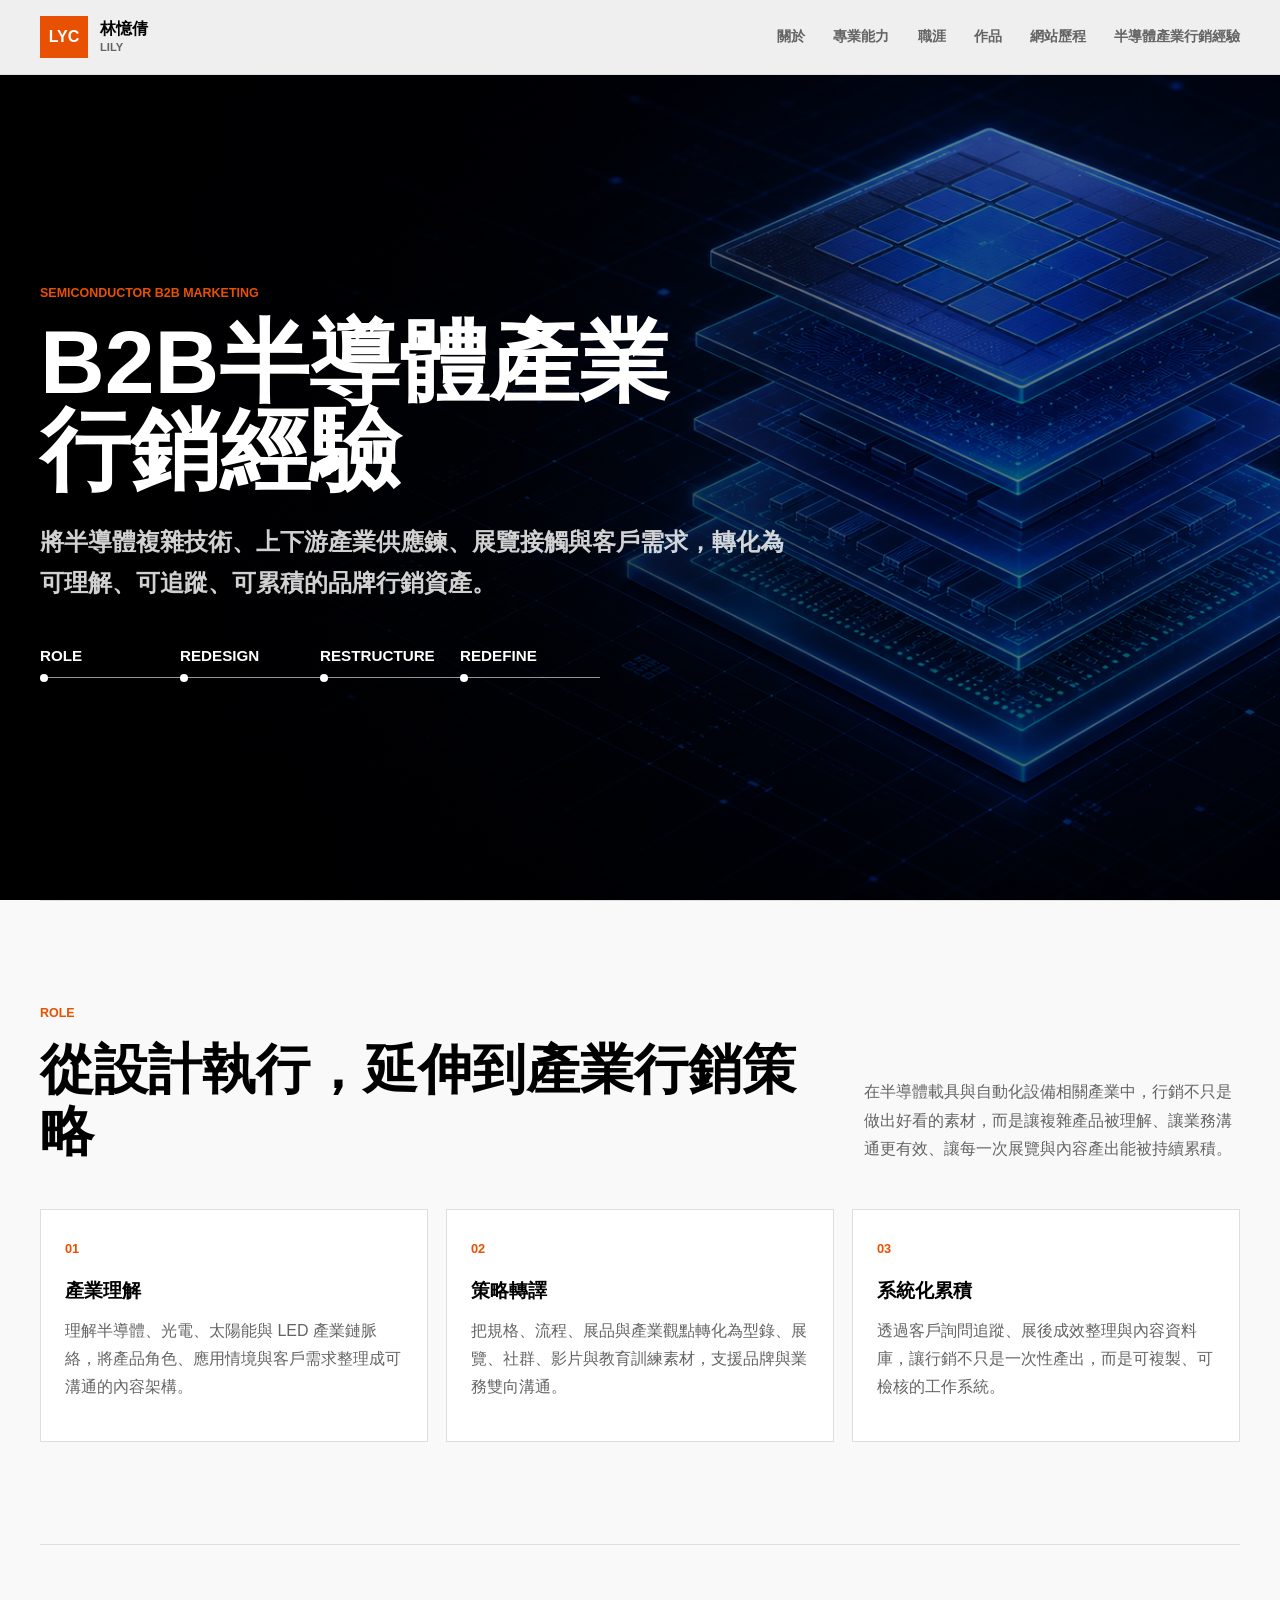
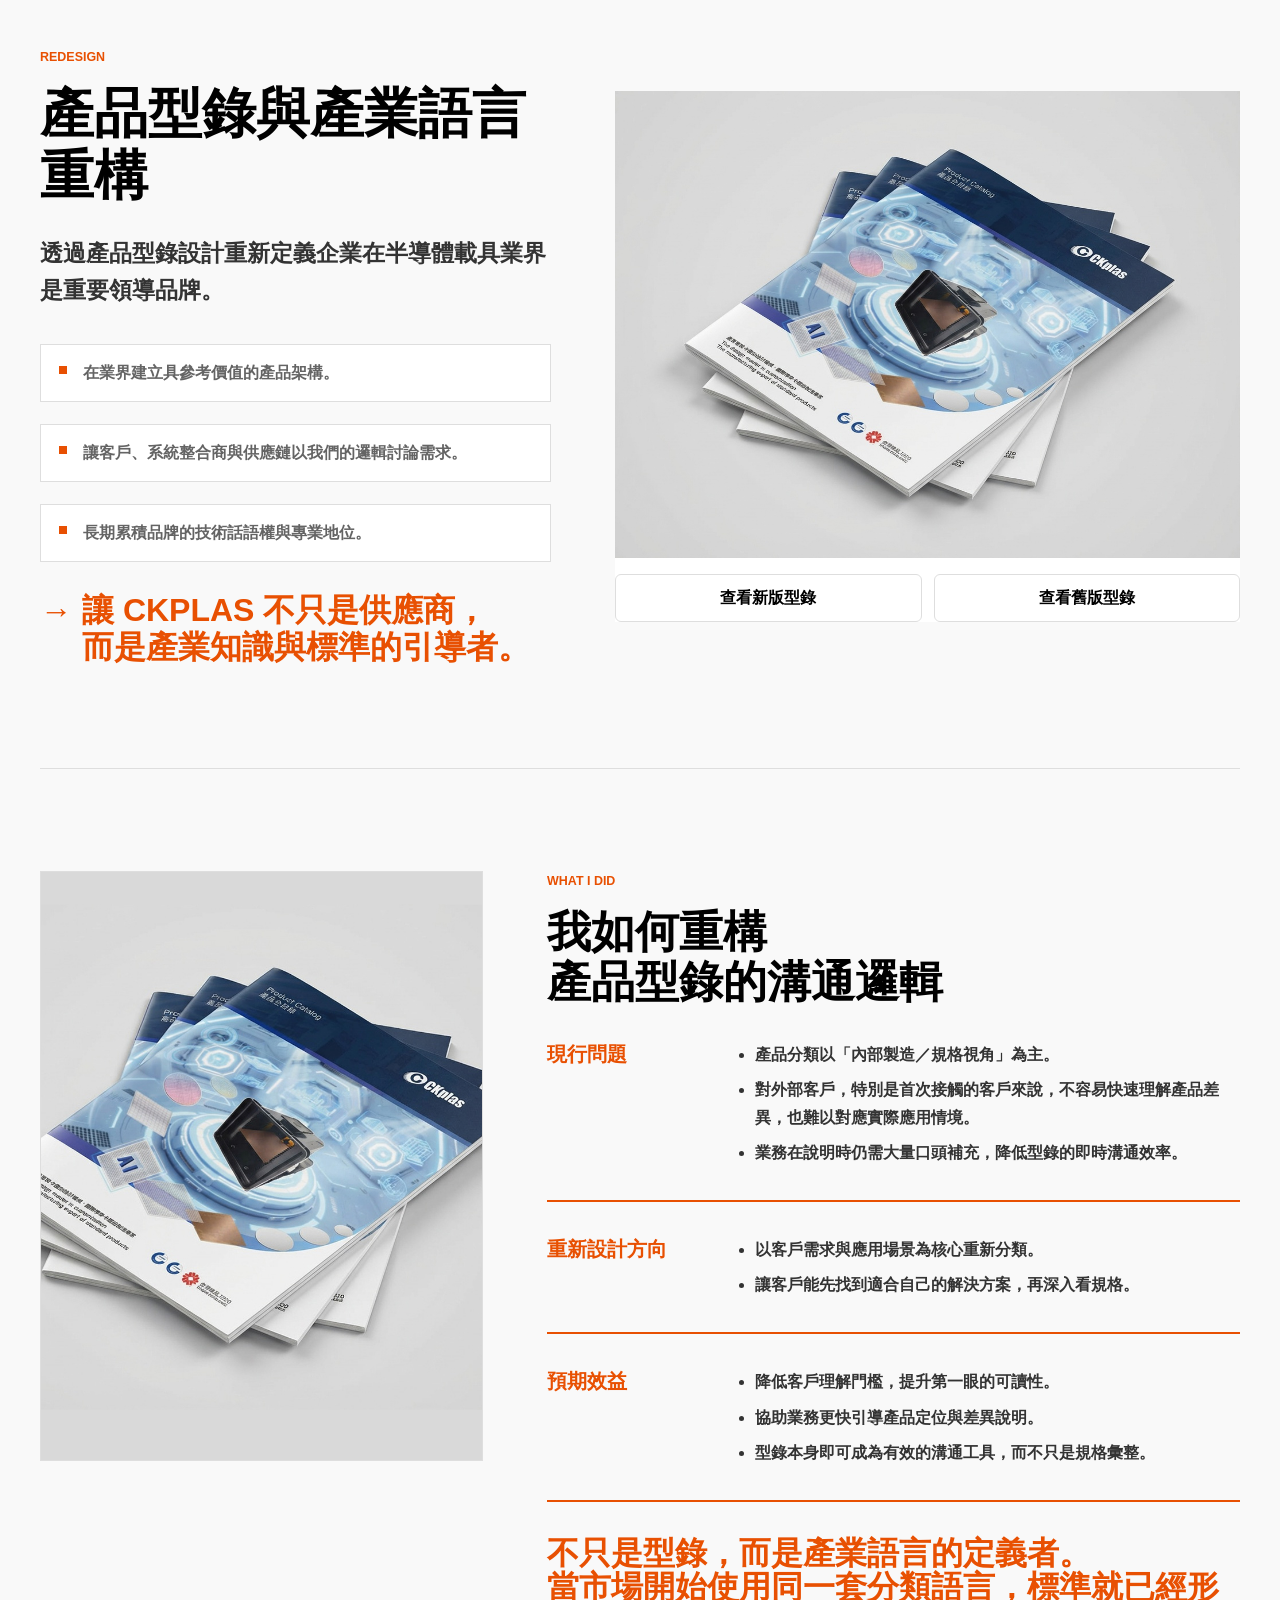
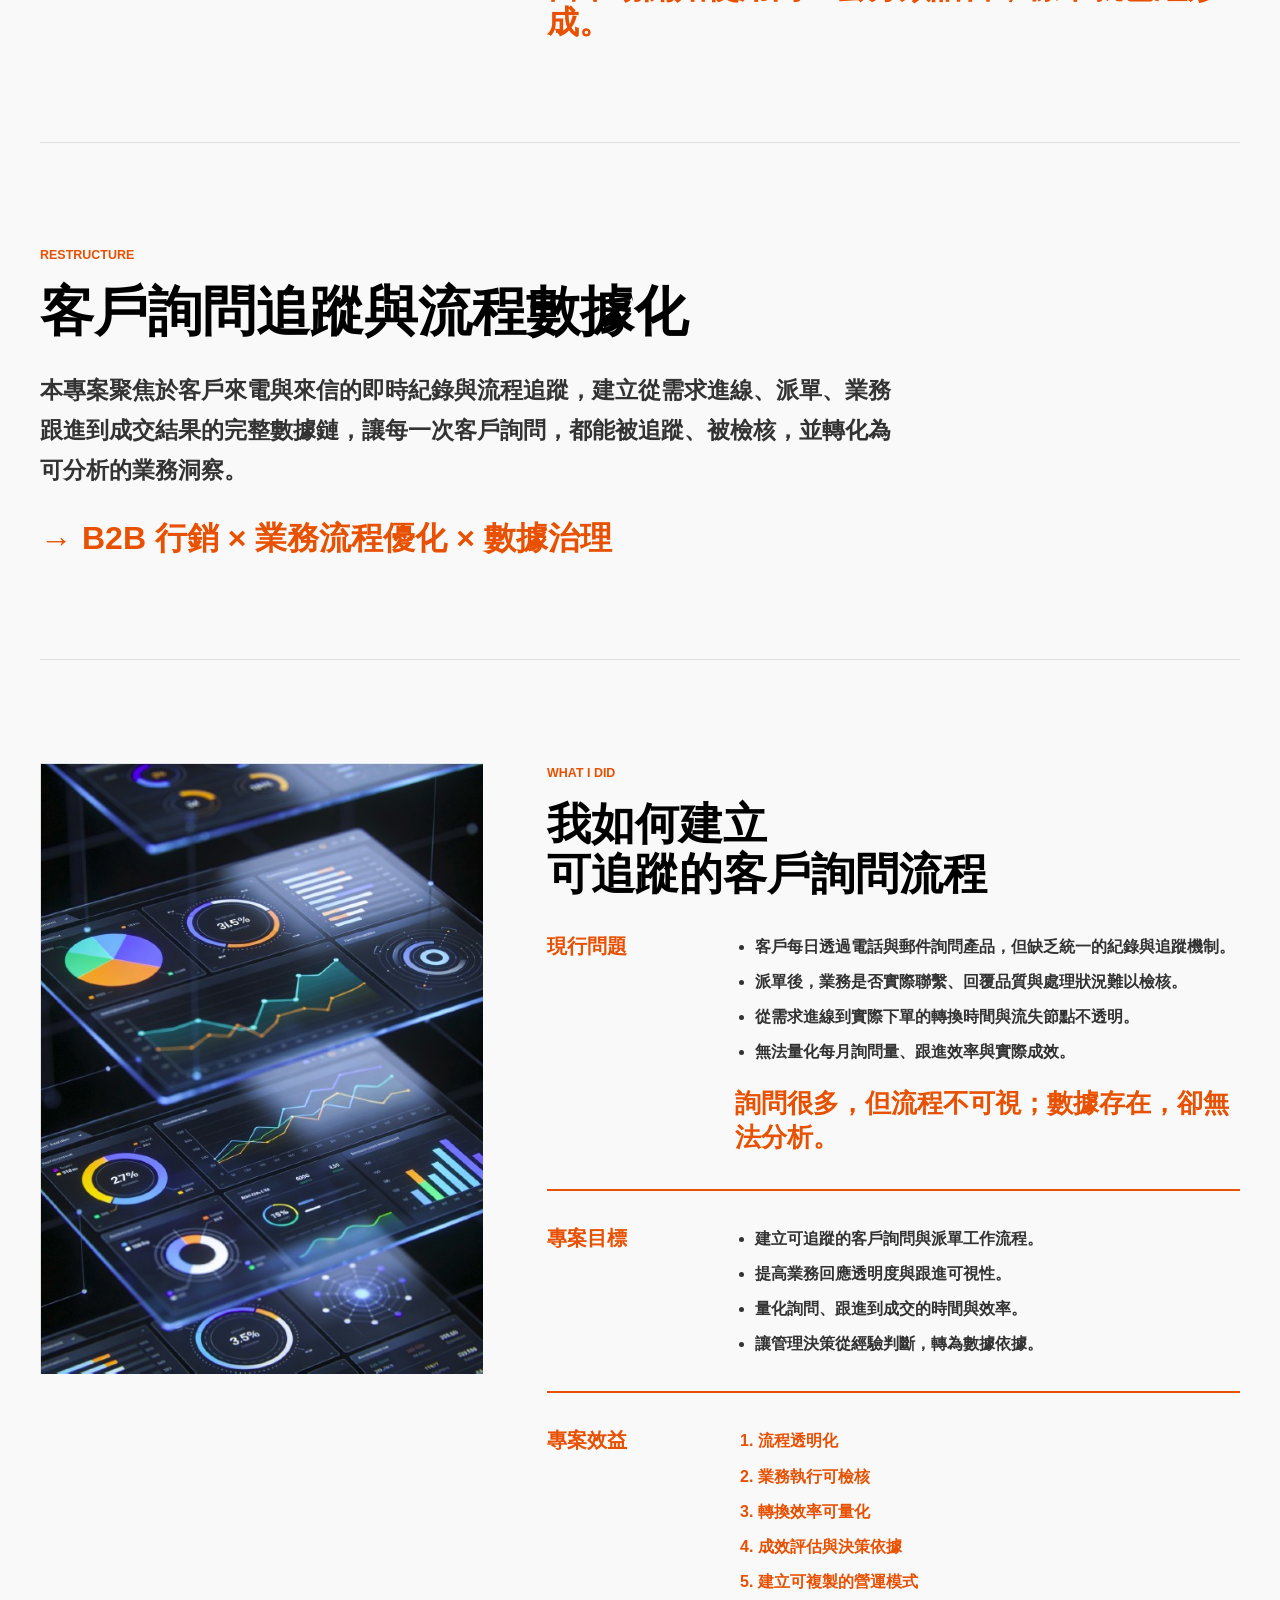
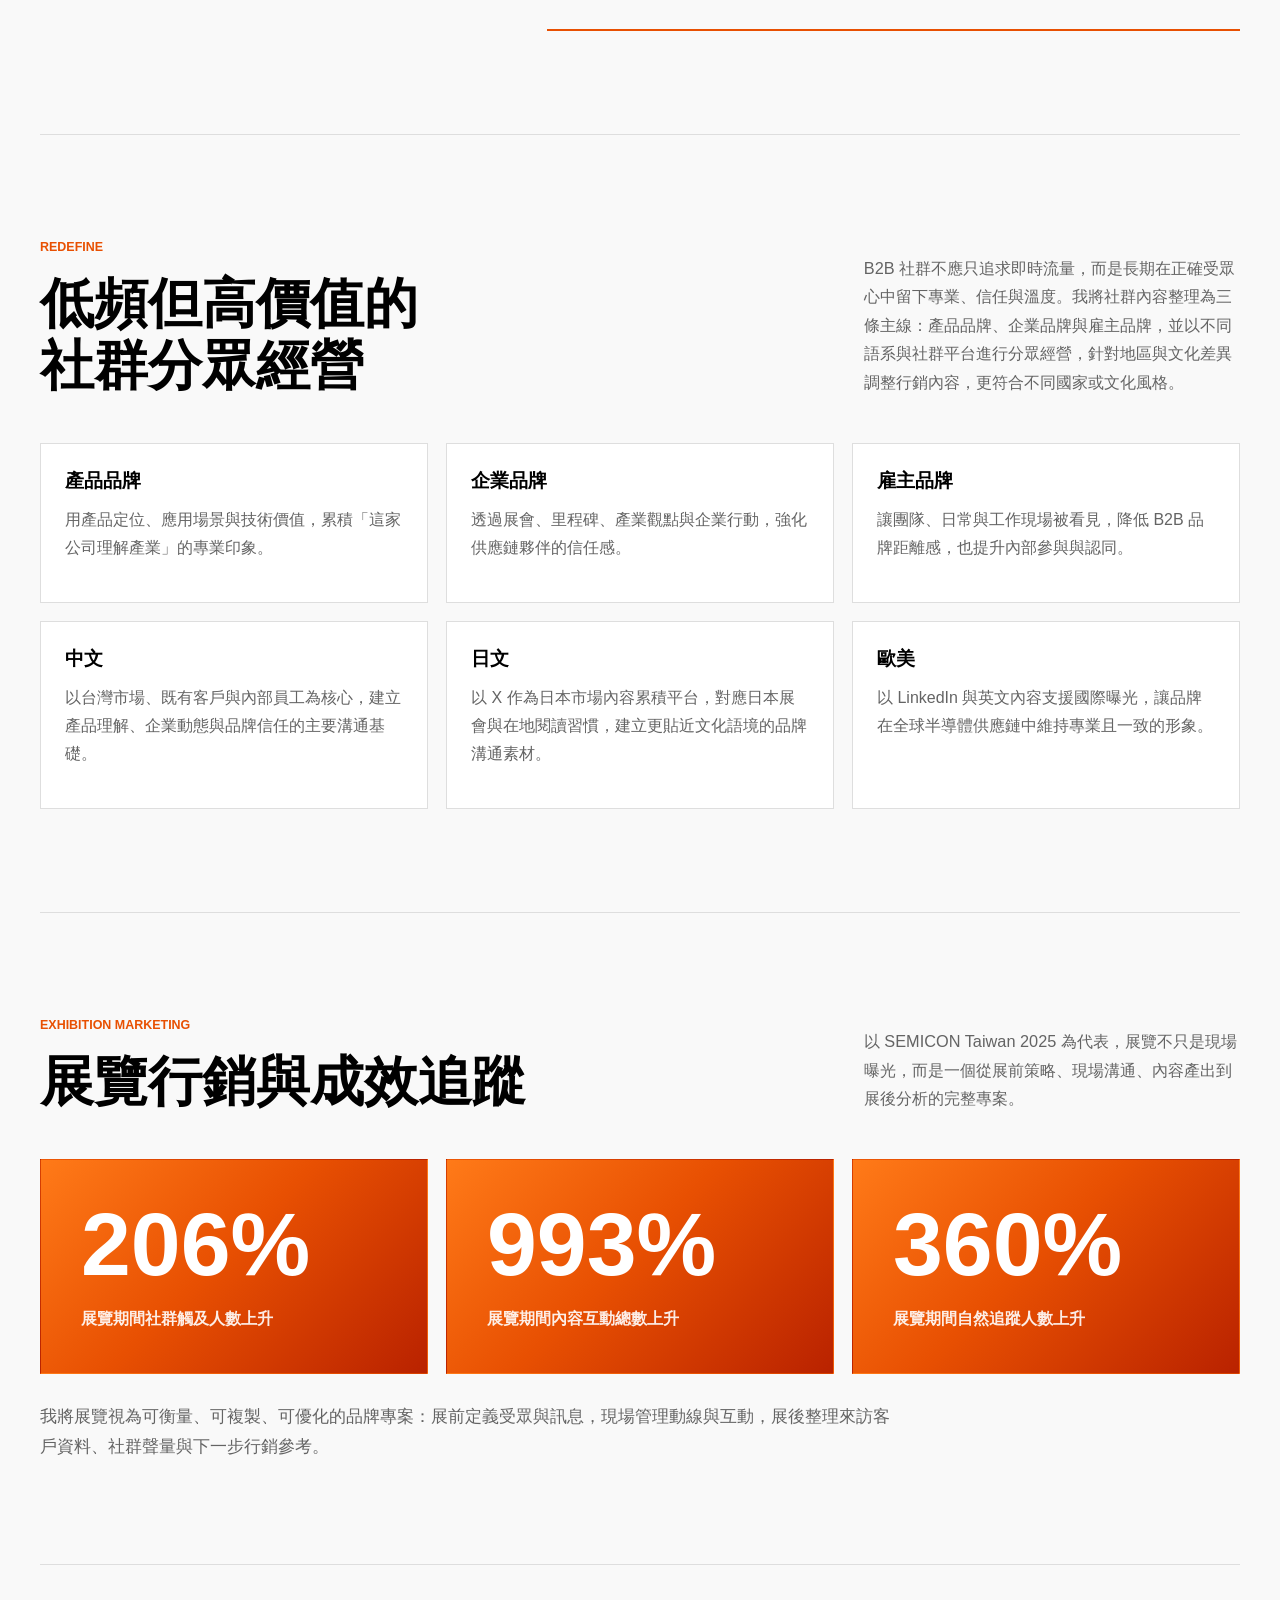
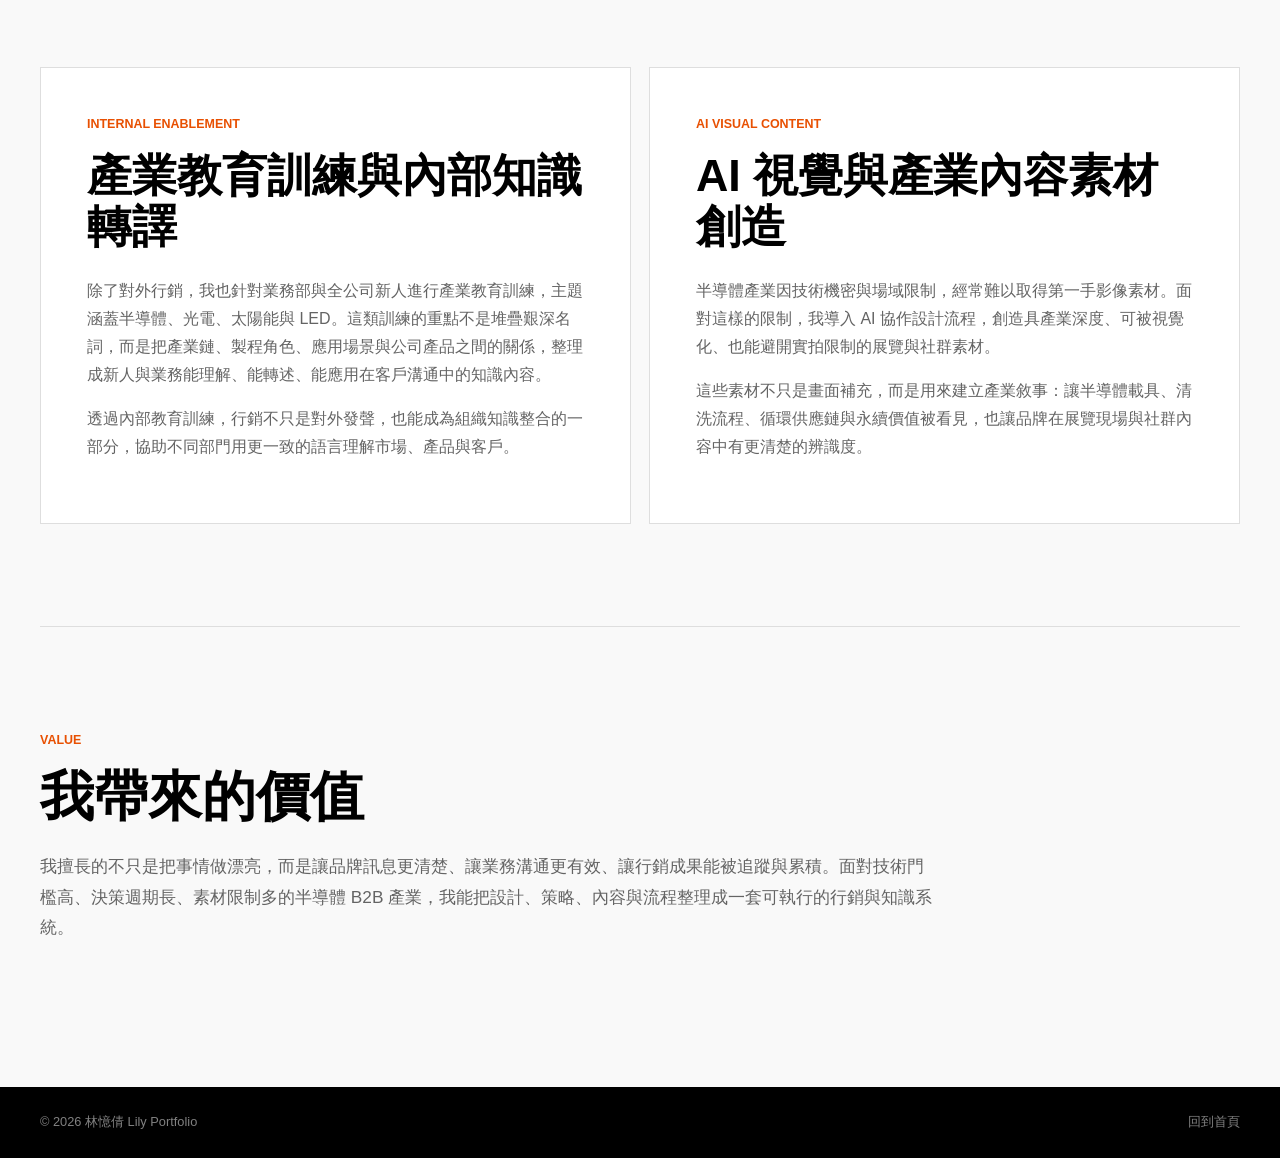
==== commit 47656927: "Refine semiconductor marketing page" ====
--- a/semi-marketing.html
+++ b/semi-marketing.html
@@ -26,9 +26,8 @@
         <a href="index.html#skills">專業能力</a>
         <a href="index.html#career">職涯</a>
         <a href="index.html#projects">作品</a>
+        <a href="index.html#web-history">網站歷程</a>
         <a href="semi-marketing.html" aria-current="page">半導體產業行銷經驗</a>
-        <a href="index.html#web-history">網站歷程</a>
-        <a href="index.html#contact">聯絡</a>
       </nav>
     </div>
   </header>
@@ -37,18 +36,17 @@
     <section id="top" class="marketing-hero">
       <div class="marketing-hero-copy">
         <p class="eyebrow">Semiconductor B2B Marketing</p>
-        <h1>半導體產業行銷經驗</h1>
+        <h1>B2B半導體產業<br>行銷經驗</h1>
         <p class="lead">
-          將半導體 B2B 的複雜技術、展覽接觸與客戶需求，轉化為可理解、可追蹤、可累積的品牌行銷資產。
-        </p>
-        <div class="marketing-hero-actions">
-          <a class="button primary" href="#experience">閱讀經驗整理</a>
-          <a class="button ghost" href="index.html#contact">聯絡合作</a>
-        </div>
-      </div>
-      <figure class="marketing-hero-media">
-        <img src="assets/visual-semicon-sea-2025.jpg" alt="SEMICON SEA 2025 半導體展覽視覺設計作品" width="1280" height="1600">
-      </figure>
+          將半導體複雜技術、上下游產業供應鍊、展覽接觸與客戶需求，轉化為可理解、可追蹤、可累積的品牌行銷資產。
+        </p>
+        <nav class="marketing-hero-anchors" aria-label="半導體行銷頁面區塊導覽">
+          <a href="#experience">ROLE</a>
+          <a href="#redesign">REDESIGN</a>
+          <a href="#restructure">RESTRUCTURE</a>
+          <a href="#redefine">REDEFINE</a>
+        </nav>
+      </div>
     </section>
 
     <section id="experience" class="marketing-section intro-section">
@@ -80,38 +78,131 @@
       </div>
     </section>
 
-    <section class="marketing-section narrative-section">
-      <article class="narrative-card">
-        <p class="eyebrow">Product Communication</p>
+    <section id="redesign" class="marketing-section redesign-section">
+      <div class="redesign-copy">
+        <p class="eyebrow">Redesign</p>
         <h2>產品型錄與產業語言重構</h2>
-        <p>
-          半導體 B2B 產品往往從內部製造與規格視角出發，對第一次接觸的客戶、系統整合商或供應鏈夥伴來說，產品差異與應用情境不容易在第一時間被理解。因此我在產品型錄重整中，將分類邏輯從「公司內部怎麼製造」轉向「客戶如何找到適合的解決方案」。
-        </p>
-        <p>
-          這樣的型錄不只是規格彙整，而是業務可使用的溝通工具。當客戶能先理解產品所在位置、應用場景與差異，再深入檢視規格，品牌也能逐步建立自己的產業語言與專業話語權。
-        </p>
-      </article>
-
-      <article class="narrative-card">
-        <p class="eyebrow">Workflow Analytics</p>
+        <p class="lead">
+          透過產品型錄設計重新定義企業在半導體載具業界是重要領導品牌。
+        </p>
+        <ul class="redesign-list">
+          <li>在業界建立具參考價值的產品架構。</li>
+          <li>讓客戶、系統整合商與供應鏈以我們的邏輯討論需求。</li>
+          <li>長期累積品牌的技術話語權與專業地位。</li>
+        </ul>
+        <p class="section-highlight">
+          讓 CKPLAS 不只是供應商，<br>而是產業知識與標準的引導者。
+        </p>
+      </div>
+      <figure class="redesign-media">
+        <img src="assets/product-catalog-redesign-hero.jpg" alt="CKplas 產品型錄設計展示" width="1200" height="900" loading="lazy" decoding="async">
+        <figcaption class="catalog-actions" aria-label="產品型錄 PDF 查看連結">
+          <a class="button primary" href="assets/ckplas-product-catalog-2025.pdf" target="_blank" rel="noopener noreferrer">查看新版型錄</a>
+          <a class="button ghost" href="assets/ckplas-product-catalog-2024.pdf" target="_blank" rel="noopener noreferrer">查看舊版型錄</a>
+        </figcaption>
+      </figure>
+    </section>
+
+    <section class="marketing-section redesign-detail-section">
+      <figure class="redesign-detail-media">
+        <img src="assets/visual-ckplas-product-catalog.jpg" alt="CKplas 產品型錄封面設計" width="1200" height="900" loading="lazy" decoding="async">
+      </figure>
+      <div class="redesign-detail-copy" aria-label="產品型錄重構說明">
+        <div class="redesign-detail-heading">
+          <p class="eyebrow">What I Did</p>
+          <h2>我如何重構<br>產品型錄的溝通邏輯</h2>
+        </div>
+        <article>
+          <h3>現行問題</h3>
+          <ul>
+            <li>產品分類以「內部製造／規格視角」為主。</li>
+            <li>對外部客戶，特別是首次接觸的客戶來說，不容易快速理解產品差異，也難以對應實際應用情境。</li>
+            <li>業務在說明時仍需大量口頭補充，降低型錄的即時溝通效率。</li>
+          </ul>
+        </article>
+        <article>
+          <h3>重新設計方向</h3>
+          <ul>
+            <li>以客戶需求與應用場景為核心重新分類。</li>
+            <li>讓客戶能先找到適合自己的解決方案，再深入看規格。</li>
+          </ul>
+        </article>
+        <article>
+          <h3>預期效益</h3>
+          <ul>
+            <li>降低客戶理解門檻，提升第一眼的可讀性。</li>
+            <li>協助業務更快引導產品定位與差異說明。</li>
+            <li>型錄本身即可成為有效的溝通工具，而不只是規格彙整。</li>
+          </ul>
+        </article>
+        <p class="detail-highlight">
+          不只是型錄，而是產業語言的定義者。<br>當市場開始使用同一套分類語言，標準就已經形成。
+        </p>
+      </div>
+    </section>
+
+    <section id="restructure" class="marketing-section restructure-section">
+      <div class="restructure-copy">
+        <p class="eyebrow">Restructure</p>
         <h2>客戶詢問追蹤與流程數據化</h2>
-        <p>
-          B2B 行銷的價值不只在曝光，也在於理解每一次詢問如何進入公司、如何被派單、如何跟進，以及最後是否轉化為有效商機。我協助整理客戶來電、來信、需求派送、業務回應與成交結果之間的流程，讓原本分散在日常工作的資訊，變成可以追蹤與檢核的資料鏈。
-        </p>
-        <p>
-          這讓管理與行銷判斷不再只依賴經驗印象，而能逐步看見詢問量、回應效率、流失節點與潛在機會，進一步支援業務優化與市場策略布局。
-        </p>
-      </article>
-    </section>
-
-    <section class="marketing-section strategy-section">
+        <p class="lead">
+          本專案聚焦於客戶來電與來信的即時紀錄與流程追蹤，建立從需求進線、派單、業務跟進到成交結果的完整數據鏈，讓每一次客戶詢問，都能被追蹤、被檢核，並轉化為可分析的業務洞察。
+        </p>
+        <p class="section-highlight process-focus">B2B 行銷 × 業務流程優化 × 數據治理</p>
+      </div>
+    </section>
+
+    <section class="marketing-section process-detail-section">
+      <figure class="process-detail-media">
+        <img src="assets/customer-inquiry-workflow-analytics.jpg" alt="客戶詢問追蹤與流程數據化儀表板視覺" width="531" height="732" loading="lazy" decoding="async">
+      </figure>
+      <div class="process-detail-copy" aria-label="客戶詢問流程重整說明">
+        <div class="process-detail-heading">
+          <p class="eyebrow">What I Did</p>
+          <h2>我如何建立<br>可追蹤的客戶詢問流程</h2>
+        </div>
+        <article>
+          <h3>現行問題</h3>
+          <div>
+            <ul>
+              <li>客戶每日透過電話與郵件詢問產品，但缺乏統一的紀錄與追蹤機制。</li>
+              <li>派單後，業務是否實際聯繫、回覆品質與處理狀況難以檢核。</li>
+              <li>從需求進線到實際下單的轉換時間與流失節點不透明。</li>
+              <li>無法量化每月詢問量、跟進效率與實際成效。</li>
+            </ul>
+            <p class="process-inline-highlight">詢問很多，但流程不可視；數據存在，卻無法分析。</p>
+          </div>
+        </article>
+        <article>
+          <h3>專案目標</h3>
+          <ul>
+            <li>建立可追蹤的客戶詢問與派單工作流程。</li>
+            <li>提高業務回應透明度與跟進可視性。</li>
+            <li>量化詢問、跟進到成交的時間與效率。</li>
+            <li>讓管理決策從經驗判斷，轉為數據依據。</li>
+          </ul>
+        </article>
+        <article>
+          <h3>專案效益</h3>
+          <ol class="process-benefits">
+            <li>流程透明化</li>
+            <li>業務執行可檢核</li>
+            <li>轉換效率可量化</li>
+            <li>成效評估與決策依據</li>
+            <li>建立可複製的營運模式</li>
+          </ol>
+        </article>
+      </div>
+    </section>
+
+    <section id="redefine" class="marketing-section strategy-section">
       <div class="section-heading">
         <div>
-          <p class="eyebrow">B2B Social Strategy</p>
-          <h2>低頻但高價值的社群分眾經營</h2>
-        </div>
-        <p>
-          B2B 社群不應只追求即時流量，而是長期在正確受眾心中留下專業、信任與溫度。我將社群內容整理為三條主線：產品品牌、企業品牌與雇主品牌。
+          <p class="eyebrow">Redefine</p>
+          <h2>低頻但高價值的<br>社群分眾經營</h2>
+        </div>
+        <p>
+          B2B 社群不應只追求即時流量，而是長期在正確受眾心中留下專業、信任與溫度。我將社群內容整理為三條主線：產品品牌、企業品牌與雇主品牌，並以不同語系與社群平台進行分眾經營，針對地區與文化差異調整行銷內容，更符合不同國家或文化風格。
         </p>
       </div>
       <div class="strategy-grid">
@@ -126,6 +217,18 @@
         <article>
           <h3>雇主品牌</h3>
           <p>讓團隊、日常與工作現場被看見，降低 B2B 品牌距離感，也提升內部參與與認同。</p>
+        </article>
+        <article>
+          <h3>中文</h3>
+          <p>以台灣市場、既有客戶與內部員工為核心，建立產品理解、企業動態與品牌信任的主要溝通基礎。</p>
+        </article>
+        <article>
+          <h3>日文</h3>
+          <p>以 X 作為日本市場內容累積平台，對應日本展會與在地閱讀習慣，建立更貼近文化語境的品牌溝通素材。</p>
+        </article>
+        <article>
+          <h3>歐美</h3>
+          <p>以 LinkedIn 與英文內容支援國際曝光，讓品牌在全球半導體供應鏈中維持專業且一致的形象。</p>
         </article>
       </div>
     </section>
@@ -189,7 +292,6 @@
       <p>
         我擅長的不只是把事情做漂亮，而是讓品牌訊息更清楚、讓業務溝通更有效、讓行銷成果能被追蹤與累積。面對技術門檻高、決策週期長、素材限制多的半導體 B2B 產業，我能把設計、策略、內容與流程整理成一套可執行的行銷與知識系統。
       </p>
-      <a class="button primary" href="index.html#contact">與我聯絡</a>
     </section>
   </main>
 
--- a/styles.css
+++ b/styles.css
@@ -1637,17 +1637,31 @@
   color: var(--muted);
 }
 
+.marketing-page .eyebrow {
+  color: var(--coral);
+  font-size: 0.78rem;
+  font-weight: 900;
+  letter-spacing: 0;
+  text-transform: uppercase;
+}
+
 .marketing-hero {
-  display: grid;
-  grid-template-columns: minmax(0, 1fr) minmax(320px, 0.52fr);
-  gap: clamp(28px, 5vw, 72px);
-  width: min(var(--content), calc(100% - 40px));
-  margin: 0 auto;
-  padding: calc(var(--header-height) + clamp(56px, 7vw, 96px)) 0 clamp(70px, 8vw, 120px);
+  position: relative;
+  display: grid;
+  min-height: 100vh;
+  padding: calc(var(--header-height) + clamp(56px, 7vw, 96px)) max(20px, calc((100% - var(--content)) / 2)) clamp(70px, 8vw, 120px);
+  background:
+    linear-gradient(90deg, rgba(0, 0, 0, 0.88) 0%, rgba(0, 0, 0, 0.64) 37%, rgba(0, 0, 0, 0.16) 72%),
+    linear-gradient(180deg, rgba(0, 0, 0, 0.28) 0%, rgba(0, 0, 0, 0.56) 100%),
+    url("assets/semi-marketing-hero.png") center / cover no-repeat;
+  color: #ffffff;
 }
 
 .marketing-hero-copy {
+  position: relative;
+  z-index: 1;
   align-self: center;
+  max-width: 760px;
 }
 
 .marketing-hero h1 {
@@ -1660,31 +1674,73 @@
 .marketing-hero .lead {
   max-width: 760px;
   margin: 28px 0 0;
-  color: var(--dark-soft);
+  color: rgba(255, 255, 255, 0.82);
   font-size: clamp(1.12rem, 2vw, 1.48rem);
   line-height: 1.7;
 }
 
-.marketing-hero-actions {
+.marketing-hero-anchors {
   display: flex;
   flex-wrap: wrap;
-  gap: 12px;
-  margin-top: 34px;
-}
-
-.marketing-hero-media {
-  align-self: stretch;
-  min-height: 560px;
-  margin: 0;
-  background: var(--dark);
-  overflow: hidden;
-}
-
-.marketing-hero-media img {
-  width: 100%;
-  height: 100%;
-  min-height: 560px;
-  object-fit: cover;
+  gap: 0;
+  margin-top: 36px;
+}
+
+.marketing-hero-anchors a {
+  position: relative;
+  min-width: clamp(92px, 11vw, 140px);
+  padding: 8px 18px 12px 0;
+  border-bottom: 1px solid rgba(255, 255, 255, 0.58);
+  color: #ffffff;
+  font-size: 0.95rem;
+  font-weight: 900;
+  line-height: 1.2;
+  transition: border-color 160ms ease, color 160ms ease;
+}
+
+.marketing-hero-anchors a::after {
+  position: absolute;
+  right: 0;
+  bottom: -2px;
+  left: 0;
+  height: 4px;
+  background: var(--coral);
+  content: "";
+  opacity: 0;
+  transform: scaleX(0);
+  transform-origin: left;
+  transition: opacity 160ms ease, transform 160ms ease;
+}
+
+.marketing-hero-anchors a::before {
+  position: absolute;
+  bottom: -5px;
+  left: 0;
+  z-index: 1;
+  width: 8px;
+  height: 8px;
+  background: #ffffff;
+  border-radius: 50%;
+  content: "";
+  transition: background 160ms ease, transform 160ms ease;
+}
+
+.marketing-hero-anchors a:hover,
+.marketing-hero-anchors a:focus-visible {
+  border-bottom-color: transparent;
+  color: #ffffff;
+}
+
+.marketing-hero-anchors a:hover::before,
+.marketing-hero-anchors a:focus-visible::before {
+  background: var(--coral);
+  transform: scale(1.35);
+}
+
+.marketing-hero-anchors a:hover::after,
+.marketing-hero-anchors a:focus-visible::after {
+  opacity: 1;
+  transform: scaleX(1);
 }
 
 .marketing-section {
@@ -1746,6 +1802,299 @@
   color: var(--muted);
 }
 
+.redesign-section {
+  display: grid;
+  grid-template-columns: minmax(0, 0.9fr) minmax(360px, 1.1fr);
+  gap: clamp(28px, 5vw, 72px);
+  align-items: center;
+}
+
+.redesign-copy h2 {
+  max-width: 720px;
+  margin-bottom: 24px;
+}
+
+.redesign-copy .lead {
+  max-width: 680px;
+  color: var(--dark-soft);
+  font-size: clamp(1.12rem, 2vw, 1.42rem);
+  font-weight: 800;
+  line-height: 1.65;
+}
+
+.section-highlight {
+  position: relative;
+  max-width: 760px;
+  margin: 30px 0 0;
+  padding-left: 42px;
+  color: var(--coral);
+  font-size: 2em;
+  font-weight: 900;
+  line-height: 1.15;
+}
+
+.section-highlight::before {
+  position: absolute;
+  top: 0.04em;
+  left: 0;
+  content: "→";
+}
+
+.redesign-list {
+  display: grid;
+  gap: 14px;
+  max-width: 680px;
+  margin: 34px 0 0;
+  padding: 0;
+  list-style: none;
+}
+
+.redesign-list li {
+  position: relative;
+  min-height: 44px;
+  padding: 14px 18px 14px 42px;
+  background: var(--surface);
+  border: 1px solid var(--line);
+  color: var(--muted);
+  font-weight: 800;
+}
+
+.redesign-list li::before {
+  position: absolute;
+  top: 21px;
+  left: 18px;
+  width: 8px;
+  height: 8px;
+  background: var(--coral);
+  content: "";
+}
+
+.redesign-media {
+  margin: 0;
+  background: var(--surface);
+  overflow: hidden;
+}
+
+.redesign-media img {
+  width: 100%;
+  height: 100%;
+  min-height: 440px;
+  object-fit: cover;
+}
+
+.catalog-actions {
+  display: grid;
+  grid-template-columns: repeat(2, minmax(0, 1fr));
+  gap: 12px;
+  padding: 16px 0 0;
+  background: transparent;
+}
+
+.catalog-actions .button {
+  justify-content: center;
+  min-width: 0;
+  border: 1px solid var(--line);
+  background: transparent;
+  color: var(--ink);
+  text-align: center;
+}
+
+.catalog-actions a.button:hover,
+.catalog-actions a.button:focus-visible,
+.catalog-actions a.button.primary:hover,
+.catalog-actions a.button.primary:focus-visible,
+.catalog-actions a.button.ghost:hover,
+.catalog-actions a.button.ghost:focus-visible {
+  border-color: var(--coral);
+  background: var(--coral);
+  color: #ffffff;
+}
+
+.redesign-detail-section {
+  display: grid;
+  grid-template-columns: minmax(320px, 0.78fr) minmax(0, 1.22fr);
+  gap: clamp(30px, 5vw, 72px);
+  align-items: start;
+}
+
+.redesign-detail-media {
+  position: sticky;
+  top: calc(var(--header-height) + 24px);
+  margin: 0;
+  background: var(--surface);
+  border: 1px solid var(--line);
+  overflow: hidden;
+}
+
+.redesign-detail-media img {
+  width: 100%;
+  height: auto;
+  object-fit: contain;
+}
+
+.redesign-detail-copy {
+  display: grid;
+  gap: 0;
+}
+
+.redesign-detail-heading {
+  margin-bottom: 34px;
+}
+
+.redesign-detail-heading h2 {
+  max-width: 760px;
+  font-size: clamp(2rem, 3.4vw, 3.55rem);
+}
+
+.redesign-detail-copy article {
+  display: grid;
+  grid-template-columns: minmax(150px, 0.26fr) minmax(0, 1fr);
+  gap: clamp(18px, 3vw, 42px);
+  align-items: start;
+  padding: 0 0 34px;
+  border-bottom: 2px solid var(--coral);
+}
+
+.redesign-detail-copy article + article {
+  padding-top: 34px;
+}
+
+.redesign-detail-copy h3 {
+  color: var(--coral);
+  font-size: clamp(1.2rem, 1.6vw, 1.55rem);
+  font-weight: 900;
+  line-height: 1.25;
+  white-space: nowrap;
+}
+
+.redesign-detail-copy ul {
+  margin: 0;
+  color: var(--dark-soft);
+  font-size: 1rem;
+  font-weight: 800;
+  line-height: 1.7;
+}
+
+.redesign-detail-copy li + li {
+  margin-top: 8px;
+}
+
+.detail-highlight {
+  margin: 34px 0 0;
+  color: var(--coral);
+  font-size: 2em;
+  font-weight: 900;
+  line-height: 1.08;
+}
+
+.restructure-section {
+  background: transparent;
+  color: var(--ink);
+}
+
+.restructure-section .restructure-copy {
+  max-width: 980px;
+}
+
+.restructure-section h2 {
+  max-width: 900px;
+}
+
+.restructure-section .lead {
+  max-width: 860px;
+  margin: 28px 0 0;
+  color: var(--dark-soft);
+  font-size: clamp(1.12rem, 2vw, 1.42rem);
+  font-weight: 800;
+  line-height: 1.75;
+}
+
+.process-focus {
+  max-width: 860px;
+}
+
+.process-detail-section {
+  display: grid;
+  grid-template-columns: minmax(320px, 0.78fr) minmax(0, 1.22fr);
+  gap: clamp(30px, 5vw, 72px);
+  align-items: start;
+}
+
+.process-detail-media {
+  position: sticky;
+  top: calc(var(--header-height) + 24px);
+  margin: 0;
+  background: var(--dark);
+  overflow: hidden;
+}
+
+.process-detail-media img {
+  width: 100%;
+  height: auto;
+}
+
+.process-detail-copy {
+  display: grid;
+  gap: 0;
+}
+
+.process-detail-heading {
+  margin-bottom: 34px;
+}
+
+.process-detail-heading h2 {
+  max-width: 800px;
+  font-size: clamp(2rem, 3.4vw, 3.55rem);
+}
+
+.process-detail-copy article {
+  display: grid;
+  grid-template-columns: minmax(150px, 0.26fr) minmax(0, 1fr);
+  gap: clamp(18px, 3vw, 42px);
+  align-items: start;
+  padding: 0 0 34px;
+  border-bottom: 2px solid var(--coral);
+}
+
+.process-detail-copy article + article {
+  padding-top: 34px;
+}
+
+.process-detail-copy h3 {
+  color: var(--coral);
+  font-size: clamp(1.2rem, 1.6vw, 1.55rem);
+  font-weight: 900;
+  line-height: 1.25;
+  white-space: nowrap;
+}
+
+.process-detail-copy ul,
+.process-benefits {
+  margin: 0;
+  color: var(--dark-soft);
+  font-size: 1rem;
+  font-weight: 800;
+  line-height: 1.7;
+}
+
+.process-detail-copy li + li,
+.process-benefits li + li {
+  margin-top: 8px;
+}
+
+.process-inline-highlight {
+  margin: 20px 0 0;
+  color: var(--coral);
+  font-size: clamp(1.2rem, 2vw, 1.6rem);
+  font-weight: 900;
+  line-height: 1.35;
+}
+
+.process-benefits {
+  padding-left: 1.4em;
+  color: var(--coral);
+}
+
 .narrative-section {
   grid-template-columns: repeat(2, minmax(0, 1fr));
 }
@@ -1771,14 +2120,15 @@
 
 .metric-grid article {
   padding: clamp(24px, 4vw, 40px);
-  border-color: var(--dark);
-  background: var(--dark);
+  border-color: transparent;
+  background:
+    linear-gradient(135deg, #ff7a18 0%, #e85002 46%, #b92200 100%);
   color: #ffffff;
 }
 
 .metric-grid strong {
   display: block;
-  color: var(--teal);
+  color: #ffffff;
   font-size: clamp(3rem, 7vw, 5.6rem);
   line-height: 1;
 }
@@ -1786,7 +2136,7 @@
 .metric-grid span {
   display: block;
   margin-top: 16px;
-  color: rgba(255, 255, 255, 0.76);
+  color: rgba(255, 255, 255, 0.9);
   font-weight: 800;
 }
 
@@ -1873,19 +2223,35 @@
 
   .marketing-hero {
     grid-template-columns: 1fr;
-  }
-
-  .marketing-hero-media,
-  .marketing-hero-media img {
-    min-height: 420px;
+    min-height: 100vh;
+    background:
+      linear-gradient(90deg, rgba(0, 0, 0, 0.9) 0%, rgba(0, 0, 0, 0.68) 48%, rgba(0, 0, 0, 0.22) 100%),
+      linear-gradient(180deg, rgba(0, 0, 0, 0.32) 0%, rgba(0, 0, 0, 0.62) 100%),
+      url("assets/semi-marketing-hero.png") 64% center / cover no-repeat;
   }
 
   .marketing-lead-grid,
   .strategy-grid,
   .metric-grid,
+  .redesign-section,
+  .redesign-detail-section,
+  .process-detail-section,
   .narrative-section {
     grid-template-columns: 1fr;
   }
+
+  .redesign-media img {
+    min-height: 360px;
+  }
+
+  .redesign-detail-media {
+    position: static;
+  }
+
+  .process-detail-media {
+    position: static;
+  }
+
 }
 
 @media (max-width: 860px) {
@@ -2040,22 +2406,51 @@
   }
 
   .marketing-hero {
-    width: calc(100% - 28px);
     padding-top: calc(var(--header-height) + 42px);
   }
 
-  .marketing-hero-actions {
+  .marketing-hero-anchors {
     flex-direction: column;
-  }
-
-  .marketing-hero-actions .button {
-    width: 100%;
-    justify-content: center;
+    align-items: flex-start;
+    gap: 0;
+  }
+
+  .marketing-hero-anchors a {
+    width: min(260px, 100%);
+    min-width: 0;
   }
 
   .marketing-section {
     width: calc(100% - 28px);
   }
+
+  .redesign-media img {
+    min-height: 300px;
+  }
+
+  .catalog-actions {
+    grid-template-columns: 1fr;
+  }
+
+  .redesign-detail-copy article {
+    grid-template-columns: 1fr;
+    gap: 16px;
+  }
+
+  .redesign-detail-copy ul {
+    padding-left: 1.1em;
+  }
+
+  .process-detail-copy article {
+    grid-template-columns: 1fr;
+    gap: 16px;
+  }
+
+  .process-detail-copy ul,
+  .process-benefits {
+    padding-left: 1.1em;
+  }
+
 }
 
 @media (max-width: 640px) {
@@ -2085,9 +2480,12 @@
     width: min(100% - 28px, var(--content));
   }
 
-  .marketing-hero-media,
-  .marketing-hero-media img {
-    min-height: 360px;
+  .marketing-hero {
+    min-height: 100vh;
+    background:
+      linear-gradient(90deg, rgba(0, 0, 0, 0.92) 0%, rgba(0, 0, 0, 0.78) 54%, rgba(0, 0, 0, 0.36) 100%),
+      linear-gradient(180deg, rgba(0, 0, 0, 0.22) 0%, rgba(0, 0, 0, 0.68) 100%),
+      url("assets/semi-marketing-hero.png") 68% center / cover no-repeat;
   }
 
   .hero::before {
